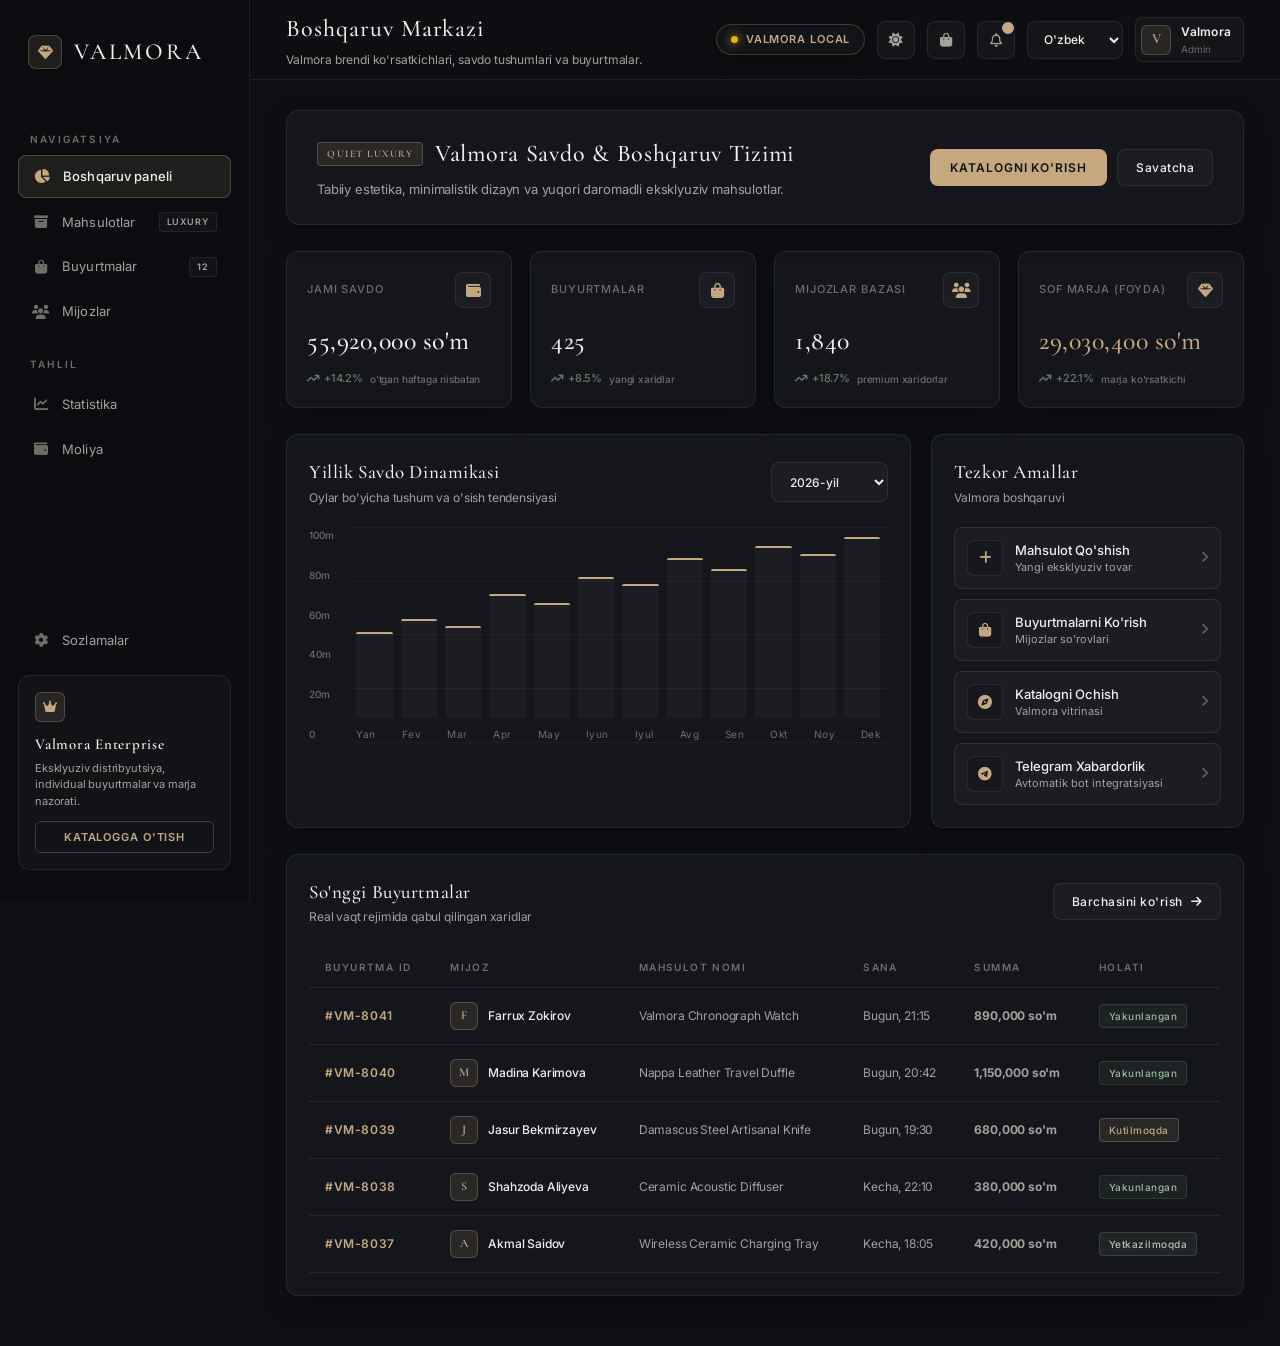
==== index.html @ 7f89d032 "first commit" ====
<!DOCTYPE html>
<html lang="uz" data-theme="dark">

<head>
    <meta charset="UTF-8">
    <meta name="viewport" content="width=device-width, initial-scale=1.0">
    <title>Valmora | Boshqaruv Markazi</title>

    <!-- Google Fonts: Cormorant Garamond & Inter -->
    <link rel="preconnect" href="https://fonts.googleapis.com">
    <link rel="preconnect" href="https://fonts.gstatic.com" crossorigin>
    <link href="https://fonts.googleapis.com/css2?family=Cormorant+Garamond:ital,wght@0,400;0,500;0,600;0,700;1,400&family=Inter:wght@300;400;500;600;700&display=swap" rel="stylesheet">

    <!-- Font Awesome Icons -->
    <link rel="stylesheet" href="https://cdnjs.cloudflare.com/ajax/libs/font-awesome/6.6.0/css/all.min.css">

    <!-- Valmora Stylesheet -->
    <link rel="stylesheet" href="style.css">
</head>

<body>

    <div class="app">

        <!-- ================= SIDEBAR ================= -->
        <aside class="sidebar">

            <div class="logo" onclick="window.location.href='index.html'">
                <div class="logo-icon">
                    <i class="fa-solid fa-gem"></i>
                </div>
                <span>VALMORA</span>
            </div>

            <div class="menu-title">NAVIGATSIYA</div>

            <nav class="navigation">
                <a href="index.html" class="nav-item active">
                    <i class="fa-solid fa-chart-pie"></i>
                    <span>Boshqaruv paneli</span>
                </a>

                <a href="products.html" class="nav-item">
                    <i class="fa-solid fa-box-archive"></i>
                    <span>Mahsulotlar</span>
                    <span class="badge">LUXURY</span>
                </a>

                <a href="orders.html" class="nav-item">
                    <i class="fa-solid fa-bag-shopping"></i>
                    <span>Buyurtmalar</span>
                    <span class="badge">12</span>
                </a>

                <a href="customers.html" class="nav-item">
                    <i class="fa-solid fa-users"></i>
                    <span>Mijozlar</span>
                </a>

                <div class="menu-title second-title">TAHLIL</div>
                <a href="analytics.html" class="nav-item">
                    <i class="fa-solid fa-chart-line"></i>
                    <span>Statistika</span>
                </a>

                <a href="finance.html" class="nav-item">
                    <i class="fa-solid fa-wallet"></i>
                    <span>Moliya</span>
                </a>
            </nav>

            <div class="sidebar-bottom">
                <a href="settings.html" class="nav-item">
                    <i class="fa-solid fa-gear"></i>
                    <span>Sozlamalar</span>
                </a>

                <div class="upgrade-card">
                    <div class="upgrade-icon">
                        <i class="fa-solid fa-crown"></i>
                    </div>
                    <h3>Valmora Enterprise</h3>
                    <p>Eksklyuziv distribyutsiya, individual buyurtmalar va marja nazorati.</p>
                    <button onclick="window.location.href='products.html'">
                        Katalogga O'tish
                    </button>
                </div>
            </div>

        </aside>

        <!-- ================= MAIN ================= -->
        <main class="main">

            <!-- HEADER -->
            <header class="header">
                <div style="display: flex; align-items: center; gap: 14px;">
                    <button class="mobile-menu-btn" id="mobileMenuBtn">
                        <i class="fa-solid fa-bars"></i>
                    </button>
                    <div>
                        <h1>Boshqaruv Markazi</h1>
                        <p>Valmora brendi ko'rsatkichlari, savdo tushumlari va buyurtmalar.</p>
                    </div>
                </div>

                <div class="header-right">
                    <button class="icon-button" id="themeToggle" title="Rejimni o'zgartirish">
                        <i class="fa-solid fa-sun"></i>
                    </button>

                    <button class="icon-button cart-toggle-btn" title="Savatcha">
                        <i class="fa-solid fa-bag-shopping"></i>
                        <span class="cart-counter">0</span>
                    </button>

                    <button class="icon-button" onclick="showToast('Yangi buyurtmalar kutilmoqda', 'success')">
                        <i class="fa-regular fa-bell"></i>
                        <span class="notification"></span>
                    </button>

                    <select class="language-select">
                        <option value="uz">O'zbek</option>
                        <option value="ru">Русский</option>
                        <option value="en">English</option>
                    </select>

                    <div class="profile">
                        <div class="avatar">V</div>
                        <div class="profile-info">
                            <strong>Valmora</strong>
                            <span>Admin</span>
                        </div>
                    </div>
                </div>
            </header>

            <!-- CONTENT -->
            <section class="content">

                <!-- HERO BANNER -->
                <div class="hero-banner">
                    <div class="hero-left">
                        <h2>
                            <span class="hero-badge">Quiet Luxury</span>
                            Valmora Savdo & Boshqaruv Tizimi
                        </h2>  </h2>
                        <p>Tabiiy estetika, minimalistik dizayn va yuqori daromadli eksklyuziv mahsulotlar.</p>
                    </div>
                    <div class="hero-actions">
                        <button class="btn-gradient" onclick="window.location.href='products.html'">
                            Katalogni Ko'rish
                        </button>
                        <button class="btn-glass cart-toggle-btn">
                            Savatcha
                        </button>
                    </div>
                </div>

                <!-- STATS -->
                <div class="stats">

                    <div class="stat-card">
                        <div class="stat-top">
                            <span>Jami Savdo</span>
                            <div class="stat-icon"><i class="fa-solid fa-wallet"></i></div>
                        </div>
                        <h2 id="dashTotalRevenue">52,400,000 so'm</h2>
                        <div class="growth positive">
                            <i class="fa-solid fa-arrow-trend-up"></i>
                            +14.2%
                            <span>o'tgan haftaga nisbatan</span>
                        </div>
                    </div>

                    <div class="stat-card">
                        <div class="stat-top">
                            <span>Buyurtmalar</span>
                            <div class="stat-icon"><i class="fa-solid fa-bag-shopping"></i></div>
                        </div>
                        <h2 id="dashTotalOrders">425</h2>
                        <div class="growth positive">
                            <i class="fa-solid fa-arrow-trend-up"></i>
                            +8.5%
                            <span>yangi xaridlar</span>
                        </div>
                    </div>

                    <div class="stat-card">
                        <div class="stat-top">
                            <span>Mijozlar Bazasi</span>
                            <div class="stat-icon"><i class="fa-solid fa-users"></i></div>
                        </div>
                        <h2>1,840</h2>
                        <div class="growth positive">
                            <i class="fa-solid fa-arrow-trend-up"></i>
                            +18.7%
                            <span>premium xaridorlar</span>
                        </div>
                    </div>

                    <div class="stat-card">
                        <div class="stat-top">
                            <span>Sof Marja (Foyda)</span>
                            <div class="stat-icon"><i class="fa-solid fa-gem"></i></div>
                        </div>
                        <h2 id="dashTotalProfit" style="color: var(--gold);">27,200,000 so'm</h2>
                        <div class="growth positive">
                            <i class="fa-solid fa-arrow-trend-up"></i>
                            +22.1%
                            <span>marja ko'rsatkichi</span>
                        </div>
                    </div>

                </div>

                <!-- GRID -->
                <div class="dashboard-grid">

                    <!-- SAVDO GRAFIGI -->
                    <div class="panel chart-panel">
                        <div class="panel-header">
                            <div>
                                <h3>Yillik Savdo Dinamikasi</h3>
                                <p>Oylar bo'yicha tushum va o'sish tendensiyasi</p>
                            </div>

                            <select id="period" class="filter-select">
                                <option>2026-yil</option>
                                <option>O'tgan davr</option>
                            </select>
                        </div>

                        <div class="chart">
                            <div class="y-labels">
                                <span>100m</span>
                                <span>80m</span>
                                <span>60m</span>
                                <span>40m</span>
                                <span>20m</span>
                                <span>0</span>
                            </div>

                            <div class="chart-area">
                                <div class="grid-line line-1"></div>
                                <div class="grid-line line-2"></div>
                                <div class="grid-line line-3"></div>
                                <div class="grid-line line-4"></div>
                                <div class="grid-line line-5"></div>

                                <div class="bars">
                                    <div class="bar" style="height:45%" data-value="45 mln"></div>
                                    <div class="bar" style="height:52%" data-value="52 mln"></div>
                                    <div class="bar" style="height:48%" data-value="48 mln"></div>
                                    <div class="bar" style="height:65%" data-value="65 mln"></div>
                                    <div class="bar" style="height:60%" data-value="60 mln"></div>
                                    <div class="bar" style="height:74%" data-value="74 mln"></div>
                                    <div class="bar" style="height:70%" data-value="70 mln"></div>
                                    <div class="bar" style="height:84%" data-value="84 mln"></div>
                                    <div class="bar" style="height:78%" data-value="78 mln"></div>
                                    <div class="bar" style="height:90%" data-value="90 mln"></div>
                                    <div class="bar" style="height:86%" data-value="86 mln"></div>
                                    <div class="bar" style="height:95%" data-value="95 mln"></div>
                                </div>

                                <div class="months">
                                    <span>Yan</span>
                                    <span>Fev</span>
                                    <span>Mar</span>
                                    <span>Apr</span>
                                    <span>May</span>
                                    <span>Iyun</span>
                                    <span>Iyul</span>
                                    <span>Avg</span>
                                    <span>Sen</span>
                                    <span>Okt</span>
                                    <span>Noy</span>
                                    <span>Dek</span>
                                </div>
                            </div>
                        </div>
                    </div>

                    <!-- TEZKOR AMALLAR -->
                    <div class="panel quick-panel">
                        <div class="panel-header">
                            <div>
                                <h3>Tezkor Amallar</h3>
                                <p>Valmora boshqaruvi</p>
                            </div>
                        </div>

                        <div class="quick-action-list">
                            <button class="quick-action" onclick="window.location.href='products.html'">
                                <div class="action-icon">
                                    <i class="fa-solid fa-plus"></i>
                                </div>
                                <div>
                                    <strong>Mahsulot Qo'shish</strong>
                                    <span>Yangi eksklyuziv tovar</span>
                                </div>
                                <i class="fa-solid fa-chevron-right arrow"></i>
                            </button>

                            <button class="quick-action" onclick="window.location.href='orders.html'">
                                <div class="action-icon">
                                    <i class="fa-solid fa-bag-shopping"></i>
                                </div>
                                <div>
                                    <strong>Buyurtmalarni Ko'rish</strong>
                                    <span>Mijozlar so'rovlari</span>
                                </div>
                                <i class="fa-solid fa-chevron-right arrow"></i>
                            </button>

                            <button class="quick-action" onclick="window.location.href='products.html'">
                                <div class="action-icon">
                                    <i class="fa-solid fa-compass"></i>
                                </div>
                                <div>
                                    <strong>Katalogni Ochish</strong>
                                    <span>Valmora vitrinasi</span>
                                </div>
                                <i class="fa-solid fa-chevron-right arrow"></i>
                            </button>

                            <button class="quick-action" onclick="showToast('Telegram bildirishnoma faol', 'success')">
                                <div class="action-icon">
                                    <i class="fa-brands fa-telegram"></i>
                                </div>
                                <div>
                                    <strong>Telegram Xabardorlik</strong>
                                    <span>Avtomatik bot integratsiyasi</span>
                                </div>
                                <i class="fa-solid fa-chevron-right arrow"></i>
                            </button>
                        </div>
                    </div>

                </div>

                <!-- SO'NGGI BUYURTMALAR -->
                <div class="panel orders-panel">
                    <div class="panel-header">
                        <div>
                            <h3>So'nggi Buyurtmalar</h3>
                            <p>Real vaqt rejimida qabul qilingan xaridlar</p>
                        </div>

                        <button class="btn-glass" onclick="window.location.href='orders.html'">
                            <span>Barchasini ko'rish</span>
                            <i class="fa-solid fa-arrow-right"></i>
                        </button>
                    </div>

                    <div class="table-wrapper">
                        <table>
                            <thead>
                                <tr>
                                    <th>BUYURTMA ID</th>
                                    <th>MIJOZ</th>
                                    <th>MAHSULOT NOMI</th>
                                    <th>SANA</th>
                                    <th>SUMMA</th>
                                    <th>HOLATI</th>
                                </tr>
                            </thead>
                            <tbody id="recentOrdersTbody">
                                <!-- Populated dynamically by script.js -->
                            </tbody>
                        </table>
                    </div>
                </div>

            </section>

        </main>

    </div>

    <!-- SLIDING CART DRAWER -->
    <div class="cart-overlay" id="cartOverlay">
        <div class="cart-drawer">
            <div class="cart-header">
                <h3><i class="fa-solid fa-bag-shopping" style="color: var(--gold); font-size: 15px;"></i> Savatcha</h3>
                <button class="btn-close-modal" id="closeCartBtn">
                    <i class="fa-solid fa-xmark"></i>
                </button>
            </div>

            <div class="cart-items-list" id="cartItemsList"></div>

            <div class="cart-footer">
                <div class="cart-promo">
                    <input type="text" placeholder="Promokod">
                    <button type="button" onclick="showToast('Chegirma qo\'llandi', 'success')">Qo'llash</button>
                </div>

                <div class="cart-total-row">
                    <span>Jami:</span>
                    <strong id="cartTotalPrice">0 so'm</strong>
                </div>

                <button class="btn-checkout" id="cartCheckoutBtn">
                    Rasmiylashtirish
                </button>
            </div>
        </div>
    </div>

    <canvas id="confettiCanvas"></canvas>
    <script src="script.js"></script>

</body>
</html>
---- style.css ----
/* ==========================================================================
   VALMORA — LUXURY MINIMALIST DESIGN SYSTEM
   Timeless Elegance | Natural Tones | Refined Typography | Quiet Luxury
   ========================================================================== */

@import url('https://fonts.googleapis.com/css2?family=Cormorant+Garamond:ital,wght@0,400;0,500;0,600;0,700;1,400&family=Inter:wght@300;400;500;600;700&display=swap');

:root {
    /* Natural Luxury Palette - Warm Stone, Champagne Brass & Caviar */
    --gold: #c5a880;
    --gold-light: #dfcaa7;
    --gold-dark: #9e825c;
    --gold-subtle: rgba(197, 168, 128, 0.12);
    --gold-border: rgba(197, 168, 128, 0.28);

    --sand: #e6dfd5;
    --olive: #737d73;
    --terracotta: #a36f5c;
    --success: #608066;

    /* Theme: Dark Luxury (Caviar & Slate) */
    --bg-main: #0e0f12;
    --bg-secondary: #14161b;
    --bg-card: rgba(22, 24, 30, 0.85);
    --bg-card-hover: rgba(28, 31, 38, 0.95);
    --bg-subtle: rgba(255, 255, 255, 0.03);
    --bg-glass: rgba(20, 22, 27, 0.7);

    --border-color: rgba(255, 255, 255, 0.08);
    --border-subtle: rgba(255, 255, 255, 0.04);
    --border-active: var(--gold);

    /* Natural Neutral Text */
    --text-main: #f2efe9;
    --text-muted: #a3a19b;
    --text-dim: #6e6d68;

    /* Sidebar & Header */
    --sidebar-bg: #0b0c0f;
    --header-bg: rgba(14, 15, 18, 0.88);

    /* Shadows: Subtle & Elegant */
    --card-shadow: 0 10px 30px -10px rgba(0, 0, 0, 0.5);
    --hover-shadow: 0 20px 40px -15px rgba(0, 0, 0, 0.65);

    /* Fonts */
    --font-serif: 'Cormorant Garamond', Georgia, serif;
    --font-sans: 'Inter', -apple-system, BlinkMacSystemFont, sans-serif;

    /* Smooth Transitions */
    --ease-luxury: all 0.4s cubic-bezier(0.25, 1, 0.5, 1);
}

/* Light Luxury Theme (Alabaster & Cashmere) */
[data-theme="light"] {
    --bg-main: #f9f8f5;
    --bg-secondary: #ffffff;
    --bg-card: rgba(255, 255, 255, 0.92);
    --bg-card-hover: #ffffff;
    --bg-subtle: rgba(0, 0, 0, 0.02);
    --bg-glass: rgba(255, 255, 255, 0.85);

    --border-color: rgba(0, 0, 0, 0.07);
    --border-subtle: rgba(0, 0, 0, 0.03);
    --border-active: var(--gold-dark);

    --text-main: #1c1a17;
    --text-muted: #6e6b64;
    --text-dim: #99958d;

    --sidebar-bg: #f4f2ed;
    --header-bg: rgba(249, 248, 245, 0.9);

    --card-shadow: 0 8px 25px -5px rgba(0, 0, 0, 0.04);
    --hover-shadow: 0 16px 35px -8px rgba(0, 0, 0, 0.08);
}

/* ==========================================================================
   BASE & RESET
   ========================================================================== */

* {
    margin: 0;
    padding: 0;
    box-sizing: border-box;
}

html {
    scroll-behavior: smooth;
}

body {
    font-family: var(--font-sans);
    background-color: var(--bg-main);
    color: var(--text-main);
    min-height: 100vh;
    line-height: 1.6;
    letter-spacing: -0.01em;
    overflow-x: hidden;
    transition: background-color 0.4s ease, color 0.4s ease;
    -webkit-font-smoothing: antialiased;
}

button, input, select, textarea {
    font-family: inherit;
    color: inherit;
}

button {
    cursor: pointer;
    border: none;
    outline: none;
    transition: var(--ease-luxury);
}

a {
    text-decoration: none;
    color: inherit;
}

/* Custom Minimalist Scrollbar */
::-webkit-scrollbar {
    width: 5px;
    height: 5px;
}
::-webkit-scrollbar-track {
    background: var(--bg-main);
}
::-webkit-scrollbar-thumb {
    background: var(--text-dim);
    border-radius: 4px;
}
::-webkit-scrollbar-thumb:hover {
    background: var(--gold);
}

/* ==========================================================================
   LAYOUT STRUCTURE
   ========================================================================== */

.app, .dashboard {
    display: flex;
    min-height: 100vh;
    position: relative;
}

/* ==========================================================================
   SIDEBAR (Understated & Architectural)
   ========================================================================== */

.sidebar {
    width: 250px;
    min-height: 100vh;
    background: var(--sidebar-bg);
    border-right: 1px solid var(--border-color);
    padding: 30px 18px;
    display: flex;
    flex-direction: column;
    position: fixed;
    top: 0;
    left: 0;
    bottom: 0;
    z-index: 100;
    transition: var(--ease-luxury);
}

.logo {
    display: flex;
    align-items: center;
    gap: 12px;
    padding: 4px 10px;
    margin-bottom: 36px;
    cursor: pointer;
}

.logo-icon {
    width: 34px;
    height: 34px;
    border-radius: 8px;
    background: var(--gold-subtle);
    border: 1px solid var(--gold-border);
    display: flex;
    align-items: center;
    justify-content: center;
    color: var(--gold);
    font-size: 15px;
    transition: var(--ease-luxury);
}

.logo:hover .logo-icon {
    background: var(--gold);
    color: #121214;
}

.logo span {
    font-family: var(--font-serif);
    font-size: 23px;
    font-weight: 500;
    letter-spacing: 0.12em;
    text-transform: uppercase;
    color: var(--text-main);
}

.logo-pro {
    font-family: var(--font-sans);
    font-size: 10px;
    font-weight: 600;
    letter-spacing: 0.2em;
    color: var(--gold);
    margin-left: 6px;
    border: 1px solid var(--gold-border);
    padding: 1px 6px;
    border-radius: 4px;
    vertical-align: middle;
}

.menu-title, .sidebar-title {
    font-size: 10px;
    color: var(--text-dim);
    font-weight: 600;
    letter-spacing: 0.22em;
    text-transform: uppercase;
    padding: 0 12px;
    margin: 20px 0 8px;
}

.navigation, .sidebar-menu {
    display: flex;
    flex-direction: column;
    gap: 4px;
}

.nav-item, .sidebar-menu a {
    display: flex;
    align-items: center;
    gap: 12px;
    padding: 10px 14px;
    border-radius: 8px;
    color: var(--text-muted);
    font-size: 13px;
    font-weight: 400;
    transition: var(--ease-luxury);
    letter-spacing: 0.01em;
}

.nav-item i, .sidebar-menu a i {
    width: 18px;
    font-size: 14px;
    text-align: center;
    color: var(--text-dim);
    transition: var(--ease-luxury);
}

.nav-item:hover, .sidebar-menu a:hover {
    color: var(--text-main);
    background: var(--bg-subtle);
}

.nav-item:hover i, .sidebar-menu a:hover i {
    color: var(--gold);
}

.nav-item.active, .sidebar-menu a.active {
    color: var(--text-main);
    background: var(--gold-subtle);
    border: 1px solid var(--gold-border);
    font-weight: 500;
}

.nav-item.active i, .sidebar-menu a.active i {
    color: var(--gold);
}

.badge {
    margin-left: auto;
    font-size: 9px;
    font-weight: 600;
    letter-spacing: 0.1em;
    padding: 2px 7px;
    border-radius: 4px;
    background: var(--bg-subtle);
    border: 1px solid var(--border-color);
    color: var(--text-muted);
}

.sidebar-bottom {
    margin-top: auto;
    display: flex;
    flex-direction: column;
    gap: 14px;
}

/* Subtle Valmora Card in Sidebar */
.upgrade-card, .pro-card {
    background: var(--bg-subtle);
    border: 1px solid var(--border-color);
    border-radius: 12px;
    padding: 16px;
    position: relative;
    transition: var(--ease-luxury);
}

.upgrade-card:hover, .pro-card:hover {
    border-color: var(--gold-border);
}

.upgrade-icon, .pro-icon {
    width: 30px;
    height: 30px;
    border-radius: 6px;
    background: var(--gold-subtle);
    border: 1px solid var(--gold-border);
    display: flex;
    align-items: center;
    justify-content: center;
    color: var(--gold);
    font-size: 13px;
    margin-bottom: 10px;
}

.upgrade-card h3, .pro-card h4 {
    font-family: var(--font-serif);
    font-size: 15px;
    font-weight: 600;
    letter-spacing: 0.05em;
    color: var(--text-main);
    margin-bottom: 4px;
}

.upgrade-card p, .pro-card p {
    font-size: 11px;
    color: var(--text-muted);
    line-height: 1.5;
    margin-bottom: 12px;
}

.upgrade-card button, .pro-card button {
    width: 100%;
    padding: 8px 12px;
    background: transparent;
    border: 1px solid var(--gold-border);
    color: var(--gold);
    border-radius: 6px;
    font-size: 11px;
    font-weight: 600;
    letter-spacing: 0.08em;
    text-transform: uppercase;
    display: flex;
    align-items: center;
    justify-content: center;
    gap: 6px;
    transition: var(--ease-luxury);
}

.upgrade-card button:hover, .pro-card button:hover {
    background: var(--gold);
    color: #121214;
}

/* ==========================================================================
   MAIN CONTENT AREA
   ========================================================================== */

.main, .main-content {
    margin-left: 250px;
    width: calc(100% - 250px);
    min-height: 100vh;
    display: flex;
    flex-direction: column;
    transition: var(--ease-luxury);
}

/* ==========================================================================
   TOP HEADER (Clean & Minimalist)
   ========================================================================== */

.header, .top-header {
    height: 80px;
    background: var(--header-bg);
    border-bottom: 1px solid var(--border-color);
    padding: 0 36px;
    display: flex;
    align-items: center;
    justify-content: space-between;
    position: sticky;
    top: 0;
    z-index: 90;
    backdrop-filter: blur(12px);
}

.header h1, .top-header h1 {
    font-family: var(--font-serif);
    font-size: 24px;
    font-weight: 500;
    letter-spacing: 0.04em;
    color: var(--text-main);
}

.header p, .top-header p {
    font-size: 12px;
    color: var(--text-muted);
    margin-top: 1px;
}

.header-right, .header-actions {
    display: flex;
    align-items: center;
    gap: 12px;
}

.icon-button {
    width: 38px;
    height: 38px;
    border-radius: 8px;
    background: var(--bg-subtle);
    border: 1px solid var(--border-color);
    color: var(--text-muted);
    display: flex;
    align-items: center;
    justify-content: center;
    font-size: 14px;
    position: relative;
    transition: var(--ease-luxury);
}

.icon-button:hover {
    color: var(--gold);
    border-color: var(--gold-border);
    background: var(--gold-subtle);
}

.icon-button .notification, .cart-counter {
    position: absolute;
    top: -2px;
    right: -2px;
    background: var(--gold);
    color: #121214;
    font-size: 9px;
    font-weight: 700;
    min-width: 16px;
    height: 16px;
    border-radius: 50%;
    display: flex;
    align-items: center;
    justify-content: center;
    border: 2px solid var(--bg-secondary);
}

.language-select {
    height: 38px;
    padding: 0 12px;
    background: var(--bg-subtle);
    border: 1px solid var(--border-color);
    border-radius: 8px;
    color: var(--text-main);
    font-size: 12px;
    font-weight: 500;
    cursor: pointer;
    outline: none;
    transition: var(--ease-luxury);
}

.language-select:hover, .language-select:focus {
    border-color: var(--gold-border);
}

.profile {
    display: flex;
    align-items: center;
    gap: 10px;
    padding: 4px 12px 4px 5px;
    border-radius: 8px;
    background: var(--bg-subtle);
    border: 1px solid var(--border-color);
    cursor: pointer;
    transition: var(--ease-luxury);
}

.profile:hover {
    border-color: var(--gold-border);
}

.avatar, .profile-avatar {
    width: 30px;
    height: 30px;
    border-radius: 6px;
    background: var(--gold-subtle);
    border: 1px solid var(--gold-border);
    color: var(--gold);
    display: flex;
    align-items: center;
    justify-content: center;
    font-family: var(--font-serif);
    font-weight: 600;
    font-size: 14px;
}

.profile-info {
    display: flex;
    flex-direction: column;
}

.profile-info strong {
    font-size: 12px;
    font-weight: 600;
    color: var(--text-main);
    letter-spacing: 0.02em;
}

.profile-info span {
    font-size: 10px;
    color: var(--text-dim);
}

/* ==========================================================================
   PAGE CONTAINER
   ========================================================================== */

.content, .products-page-container {
    padding: 30px 36px 50px;
    flex: 1;
    display: flex;
    flex-direction: column;
    gap: 26px;
}

/* ==========================================================================
   HERO BANNER (Quiet Luxury Aesthetic)
   ========================================================================== */

.hero-banner {
    background: var(--bg-card);
    border: 1px solid var(--border-color);
    border-radius: 14px;
    padding: 24px 30px;
    display: flex;
    align-items: center;
    justify-content: space-between;
    box-shadow: var(--card-shadow);
    position: relative;
}

.hero-left h2 {
    font-family: var(--font-serif);
    font-size: 24px;
    font-weight: 500;
    letter-spacing: 0.03em;
    color: var(--text-main);
    display: flex;
    align-items: center;
    gap: 12px;
}

.hero-left p {
    color: var(--text-muted);
    font-size: 13px;
    margin-top: 6px;
    max-width: 600px;
}

.hero-badge {
    background: var(--gold-subtle);
    border: 1px solid var(--gold-border);
    color: var(--gold);
    font-size: 10px;
    font-weight: 600;
    letter-spacing: 0.15em;
    text-transform: uppercase;
    padding: 3px 9px;
    border-radius: 4px;
}

.hero-actions {
    display: flex;
    gap: 10px;
}

.btn-gradient, .btn-primary-luxury {
    background: var(--gold);
    color: #121214;
    padding: 10px 20px;
    border-radius: 8px;
    font-size: 12px;
    font-weight: 600;
    letter-spacing: 0.08em;
    text-transform: uppercase;
    display: inline-flex;
    align-items: center;
    gap: 8px;
    transition: var(--ease-luxury);
}

.btn-gradient:hover, .btn-primary-luxury:hover {
    background: var(--gold-light);
    transform: translateY(-2px);
    box-shadow: 0 8px 20px rgba(197, 168, 128, 0.2);
}

.btn-glass, .btn-secondary-luxury {
    background: var(--bg-subtle);
    border: 1px solid var(--border-color);
    color: var(--text-main);
    padding: 10px 18px;
    border-radius: 8px;
    font-size: 12px;
    font-weight: 500;
    letter-spacing: 0.04em;
    display: inline-flex;
    align-items: center;
    gap: 8px;
    transition: var(--ease-luxury);
}

.btn-glass:hover, .btn-secondary-luxury:hover {
    border-color: var(--gold-border);
    color: var(--gold);
    background: var(--gold-subtle);
}

/* ==========================================================================
   STATS CARDS (Understated Luxury)
   ========================================================================== */

.stats, .product-stats {
    display: grid;
    grid-template-columns: repeat(4, 1fr);
    gap: 18px;
}

.stat-card, .product-stat-card {
    background: var(--bg-card);
    border: 1px solid var(--border-color);
    border-radius: 12px;
    padding: 20px;
    box-shadow: var(--card-shadow);
    transition: var(--ease-luxury);
}

.stat-card:hover, .product-stat-card:hover {
    border-color: var(--gold-border);
    transform: translateY(-3px);
    box-shadow: var(--hover-shadow);
}

.stat-top {
    display: flex;
    align-items: center;
    justify-content: space-between;
    margin-bottom: 12px;
}

.stat-top span, .product-stat-card span {
    font-size: 11px;
    font-weight: 500;
    letter-spacing: 0.08em;
    text-transform: uppercase;
    color: var(--text-dim);
}

.stat-icon {
    width: 36px;
    height: 36px;
    border-radius: 8px;
    display: flex;
    align-items: center;
    justify-content: center;
    font-size: 15px;
    background: var(--bg-subtle);
    border: 1px solid var(--border-color);
    color: var(--gold);
}

.stat-card h2, .product-stat-card strong {
    font-family: var(--font-serif);
    font-size: 26px;
    font-weight: 500;
    letter-spacing: 0.02em;
    color: var(--text-main);
    display: block;
}

.growth {
    display: flex;
    align-items: center;
    gap: 5px;
    font-size: 11px;
    font-weight: 500;
    margin-top: 8px;
}

.growth.positive { color: var(--success); }
.growth.negative { color: var(--terracotta); }
.growth span { color: var(--text-dim); font-size: 10px; margin-left: 2px; }

/* ==========================================================================
   PRODUCTS CATALOG TOOLBAR
   ========================================================================== */

.products-toolbar {
    background: var(--bg-card);
    border: 1px solid var(--border-color);
    border-radius: 12px;
    padding: 14px 18px;
    display: flex;
    flex-wrap: wrap;
    align-items: center;
    justify-content: space-between;
    gap: 14px;
    box-shadow: var(--card-shadow);
}

.toolbar-left {
    display: flex;
    flex-wrap: wrap;
    align-items: center;
    gap: 12px;
    flex: 1;
}

.search-box {
    min-width: 260px;
    flex: 1;
    height: 40px;
    background: var(--bg-subtle);
    border: 1px solid var(--border-color);
    border-radius: 8px;
    padding: 0 14px;
    display: flex;
    align-items: center;
    gap: 10px;
    transition: var(--ease-luxury);
}

.search-box:focus-within {
    border-color: var(--gold);
    background: var(--bg-secondary);
}

.search-box i {
    color: var(--text-dim);
    font-size: 13px;
}

.search-box input {
    width: 100%;
    border: none;
    outline: none;
    background: transparent;
    color: var(--text-main);
    font-size: 13px;
    font-weight: 400;
}

.search-box input::placeholder {
    color: var(--text-dim);
}

.filter-select {
    height: 40px;
    padding: 0 14px;
    background: var(--bg-subtle);
    border: 1px solid var(--border-color);
    border-radius: 8px;
    color: var(--text-main);
    font-size: 12px;
    font-weight: 500;
    outline: none;
    cursor: pointer;
    transition: var(--ease-luxury);
}

.filter-select:hover, .filter-select:focus {
    border-color: var(--gold-border);
}

.category-pills {
    display: flex;
    align-items: center;
    gap: 6px;
    overflow-x: auto;
}

.cat-pill {
    padding: 7px 14px;
    border-radius: 6px;
    background: var(--bg-subtle);
    border: 1px solid var(--border-color);
    color: var(--text-muted);
    font-size: 12px;
    font-weight: 500;
    cursor: pointer;
    white-space: nowrap;
    transition: var(--ease-luxury);
    display: flex;
    align-items: center;
    gap: 6px;
    letter-spacing: 0.02em;
}

.cat-pill:hover {
    color: var(--text-main);
    border-color: var(--border-color);
}

.cat-pill.active {
    background: var(--gold-subtle);
    border-color: var(--gold-border);
    color: var(--gold);
}

/* ==========================================================================
   PRODUCTS GRID & MINIMALIST LUXURY CARDS
   ========================================================================== */

.products-grid {
    display: grid;
    grid-template-columns: repeat(auto-fill, minmax(300px, 1fr));
    gap: 22px;
}

.product-card {
    background: var(--bg-card);
    border: 1px solid var(--border-color);
    border-radius: 12px;
    overflow: hidden;
    box-shadow: var(--card-shadow);
    display: flex;
    flex-direction: column;
    position: relative;
    transition: var(--ease-luxury);
}

.product-card:hover {
    transform: translateY(-5px);
    border-color: var(--gold-border);
    box-shadow: var(--hover-shadow);
}

.product-image-wrap {
    height: 240px;
    width: 100%;
    position: relative;
    overflow: hidden;
    background: #18191e;
    display: flex;
    align-items: center;
    justify-content: center;
}

.product-img {
    width: 100%;
    height: 100%;
    object-fit: cover;
    filter: brightness(0.95);
    transition: transform 0.7s cubic-bezier(0.25, 1, 0.5, 1), filter 0.5s ease;
}

.product-card:hover .product-img {
    transform: scale(1.05);
    filter: brightness(1);
}

/* Subtle Badges */
.card-badges {
    position: absolute;
    top: 12px;
    left: 12px;
    display: flex;
    flex-direction: column;
    gap: 6px;
    z-index: 2;
}

.badge-tag {
    font-size: 9px;
    font-weight: 600;
    text-transform: uppercase;
    letter-spacing: 0.14em;
    padding: 3px 8px;
    border-radius: 4px;
    background: rgba(14, 15, 18, 0.85);
    backdrop-filter: blur(8px);
    border: 1px solid var(--border-color);
    color: var(--text-main);
    display: inline-flex;
    align-items: center;
    gap: 5px;
}

.badge-tag.hot {
    border-color: var(--gold-border);
    color: var(--gold);
}

.badge-tag.profit {
    border-color: rgba(96, 128, 102, 0.4);
    color: #9cb8a1;
}

.badge-tag.stock-low {
    border-color: rgba(163, 111, 92, 0.4);
    color: #d19a89;
}

.stock-status {
    position: absolute;
    top: 12px;
    right: 12px;
    padding: 3px 8px;
    border-radius: 4px;
    font-size: 10px;
    font-weight: 500;
    letter-spacing: 0.05em;
    background: rgba(14, 15, 18, 0.85);
    backdrop-filter: blur(8px);
    border: 1px solid var(--border-color);
    z-index: 2;
}

.stock-status.active {
    color: #9cb8a1;
}

.stock-status.inactive {
    color: #d19a89;
}

/* Overlay Action */
.card-overlay-actions {
    position: absolute;
    bottom: 12px;
    left: 12px;
    right: 12px;
    display: flex;
    justify-content: center;
    gap: 8px;
    opacity: 0;
    transform: translateY(10px);
    transition: var(--ease-luxury);
    z-index: 3;
}

.product-card:hover .card-overlay-actions {
    opacity: 1;
    transform: translateY(0);
}

.overlay-btn {
    padding: 7px 14px;
    border-radius: 6px;
    background: rgba(14, 15, 18, 0.92);
    border: 1px solid var(--border-color);
    color: var(--text-main);
    font-size: 11px;
    font-weight: 500;
    letter-spacing: 0.05em;
    display: flex;
    align-items: center;
    gap: 6px;
    backdrop-filter: blur(8px);
}

.overlay-btn:hover {
    border-color: var(--gold-border);
    color: var(--gold);
}

/* Product Content */
.product-content {
    padding: 20px;
    display: flex;
    flex-direction: column;
    flex: 1;
}

.card-category-row {
    display: flex;
    align-items: center;
    justify-content: space-between;
    margin-bottom: 6px;
}

.prod-category {
    font-size: 10px;
    font-weight: 600;
    text-transform: uppercase;
    letter-spacing: 0.15em;
    color: var(--gold);
}

.prod-rating {
    display: flex;
    align-items: center;
    gap: 4px;
    font-size: 11px;
    font-weight: 500;
    color: var(--text-dim);
}

.prod-rating i {
    color: var(--gold);
    font-size: 10px;
}

.product-title {
    font-family: var(--font-serif);
    font-size: 19px;
    font-weight: 500;
    letter-spacing: 0.02em;
    color: var(--text-main);
    margin-bottom: 10px;
    line-height: 1.35;
    transition: var(--ease-luxury);
}

.product-card:hover .product-title {
    color: var(--gold-light);
}

/* Price */
.price-container {
    display: flex;
    align-items: baseline;
    gap: 8px;
    margin-bottom: 14px;
}

.main-price {
    font-family: var(--font-serif);
    font-size: 21px;
    font-weight: 600;
    color: var(--text-main);
    letter-spacing: 0.02em;
}

.original-price {
    font-size: 12px;
    color: var(--text-dim);
    text-decoration: line-through;
}

/* Dropship Margin */
.dropship-metrics {
    display: grid;
    grid-template-columns: 1fr 1fr;
    gap: 8px;
    padding: 10px 12px;
    background: var(--bg-subtle);
    border: 1px solid var(--border-color);
    border-radius: 8px;
    margin-bottom: 16px;
}

.metric-item span {
    display: block;
    font-size: 9px;
    color: var(--text-dim);
    text-transform: uppercase;
    letter-spacing: 0.08em;
    font-weight: 500;
}

.metric-item strong {
    font-size: 12px;
    font-weight: 500;
    color: var(--text-muted);
}

.metric-item.profit-metric strong {
    color: var(--gold);
}

/* Buttons */
.product-card-actions {
    display: flex;
    gap: 8px;
    margin-top: auto;
}

.btn-quick-buy {
    flex: 1;
    padding: 10px 14px;
    background: var(--gold);
    color: #121214;
    border-radius: 8px;
    font-size: 11px;
    font-weight: 600;
    letter-spacing: 0.08em;
    text-transform: uppercase;
    display: flex;
    align-items: center;
    justify-content: center;
    gap: 7px;
    transition: var(--ease-luxury);
}

.btn-quick-buy:hover {
    background: var(--gold-light);
    transform: translateY(-2px);
    box-shadow: 0 6px 16px rgba(197, 168, 128, 0.25);
}

.btn-add-cart {
    width: 38px;
    height: 38px;
    border-radius: 8px;
    background: var(--bg-subtle);
    border: 1px solid var(--border-color);
    color: var(--text-main);
    display: flex;
    align-items: center;
    justify-content: center;
    font-size: 13px;
    transition: var(--ease-luxury);
}

.btn-add-cart:hover {
    border-color: var(--gold-border);
    color: var(--gold);
    background: var(--gold-subtle);
}

.card-sales-footer {
    display: flex;
    align-items: center;
    justify-content: space-between;
    margin-top: 14px;
    padding-top: 10px;
    border-top: 1px solid var(--border-color);
    font-size: 11px;
    color: var(--text-dim);
}

.card-sales-footer span {
    display: flex;
    align-items: center;
    gap: 6px;
}

.btn-delete-card {
    background: transparent;
    color: var(--text-dim);
    padding: 4px;
    border-radius: 4px;
    transition: var(--ease-luxury);
}

.btn-delete-card:hover {
    color: var(--terracotta);
}

/* ==========================================================================
   PANELS & TABLES
   ========================================================================= */

.dashboard-grid {
    display: grid;
    grid-template-columns: 2fr 1fr;
    gap: 20px;
}

.panel {
    background: var(--bg-card);
    border: 1px solid var(--border-color);
    border-radius: 12px;
    padding: 22px;
    box-shadow: var(--card-shadow);
}

.panel-header {
    display: flex;
    align-items: center;
    justify-content: space-between;
    margin-bottom: 20px;
}

.panel-header h3 {
    font-family: var(--font-serif);
    font-size: 19px;
    font-weight: 500;
    letter-spacing: 0.03em;
    color: var(--text-main);
}

.panel-header p {
    font-size: 12px;
    color: var(--text-muted);
}

/* Elegant Chart */
.chart {
    height: 240px;
    display: flex;
    gap: 15px;
    position: relative;
    padding-bottom: 25px;
}

.y-labels {
    display: flex;
    flex-direction: column;
    justify-content: space-between;
    font-size: 10px;
    color: var(--text-dim);
    font-weight: 500;
}

.chart-area {
    flex: 1;
    position: relative;
    display: flex;
    flex-direction: column;
    justify-content: flex-end;
}

.grid-line {
    position: absolute;
    left: 0;
    right: 0;
    height: 1px;
    background: var(--border-subtle);
}
.line-1 { top: 0%; }
.line-2 { top: 25%; }
.line-3 { top: 50%; }
.line-4 { top: 75%; }
.line-5 { top: 100%; }

.bars {
    height: 100%;
    display: flex;
    align-items: flex-end;
    justify-content: space-between;
    gap: 8px;
    padding: 0 8px;
    z-index: 2;
}

.bar {
    flex: 1;
    background: var(--bg-subtle);
    border-top: 2px solid var(--gold);
    border-radius: 2px 2px 0 0;
    transition: var(--ease-luxury);
    cursor: pointer;
    position: relative;
}

.bar:hover {
    background: var(--gold-subtle);
    border-top-color: var(--gold-light);
}

.bar::after {
    content: attr(data-value);
    position: absolute;
    top: -24px;
    left: 50%;
    transform: translateX(-50%);
    background: var(--bg-secondary);
    color: var(--text-main);
    font-size: 9px;
    font-weight: 500;
    padding: 2px 5px;
    border-radius: 4px;
    border: 1px solid var(--border-color);
    opacity: 0;
    pointer-events: none;
    transition: var(--ease-luxury);
}

.bar:hover::after {
    opacity: 1;
}

.months {
    display: flex;
    justify-content: space-between;
    padding: 8px 8px 0;
    font-size: 10px;
    color: var(--text-dim);
    letter-spacing: 0.05em;
}

/* Quick Actions */
.quick-action-list {
    display: flex;
    flex-direction: column;
    gap: 10px;
}

.quick-action {
    display: flex;
    align-items: center;
    gap: 12px;
    padding: 12px;
    border-radius: 8px;
    background: var(--bg-subtle);
    border: 1px solid var(--border-color);
    text-align: left;
    transition: var(--ease-luxury);
    width: 100%;
}

.quick-action:hover {
    border-color: var(--gold-border);
    background: var(--gold-subtle);
    transform: translateX(3px);
}

.action-icon {
    width: 36px;
    height: 36px;
    border-radius: 6px;
    display: flex;
    align-items: center;
    justify-content: center;
    font-size: 14px;
    background: var(--bg-card);
    border: 1px solid var(--border-color);
    color: var(--gold);
    flex-shrink: 0;
}

.quick-action strong {
    display: block;
    font-size: 13px;
    font-weight: 500;
    color: var(--text-main);
}

.quick-action span {
    font-size: 11px;
    color: var(--text-muted);
}

.quick-action .arrow {
    margin-left: auto;
    color: var(--text-dim);
    font-size: 11px;
    transition: var(--ease-luxury);
}

.quick-action:hover .arrow {
    color: var(--gold);
    transform: translateX(2px);
}

/* Minimal Table */
.table-wrapper {
    overflow-x: auto;
}

table {
    width: 100%;
    border-collapse: collapse;
    min-width: 680px;
}

thead th {
    font-size: 10px;
    text-transform: uppercase;
    letter-spacing: 0.14em;
    color: var(--text-dim);
    padding: 12px 16px;
    text-align: left;
    font-weight: 600;
    border-bottom: 1px solid var(--border-color);
}

tbody td {
    padding: 14px 16px;
    font-size: 12px;
    color: var(--text-muted);
    border-bottom: 1px solid var(--border-color);
    vertical-align: middle;
}

tbody tr:hover {
    background: var(--bg-subtle);
}

.order-id {
    font-size: 12px;
    font-weight: 600;
    color: var(--gold);
    letter-spacing: 0.05em;
}

.customer {
    display: flex;
    align-items: center;
    gap: 10px;
}

.customer-avatar {
    width: 28px;
    height: 28px;
    border-radius: 6px;
    background: var(--gold-subtle);
    border: 1px solid var(--gold-border);
    color: var(--gold);
    font-family: var(--font-serif);
    font-weight: 600;
    font-size: 12px;
    display: flex;
    align-items: center;
    justify-content: center;
}

.customer span {
    font-weight: 500;
    color: var(--text-main);
}

.status-badge {
    padding: 3px 9px;
    border-radius: 4px;
    font-size: 10px;
    font-weight: 500;
    letter-spacing: 0.05em;
    display: inline-flex;
    align-items: center;
    gap: 5px;
    border: 1px solid transparent;
}

.status-badge.completed {
    background: rgba(96, 128, 102, 0.12);
    color: #9cb8a1;
    border-color: rgba(96, 128, 102, 0.25);
}

.status-badge.pending {
    background: var(--gold-subtle);
    color: var(--gold);
    border-color: var(--gold-border);
}

.status-badge.shipping {
    background: rgba(115, 125, 115, 0.15);
    color: #b5c2b5;
    border-color: rgba(115, 125, 115, 0.3);
}

.status-badge.cancelled {
    background: rgba(163, 111, 92, 0.12);
    color: #d19a89;
    border-color: rgba(163, 111, 92, 0.25);
}

/* ==========================================================================
   MODALS (Minimalist Valmora Flow)
   ========================================================================== */

.modal-backdrop {
    position: fixed;
    inset: 0;
    background: rgba(10, 11, 14, 0.8);
    backdrop-filter: blur(8px);
    display: none;
    align-items: center;
    justify-content: center;
    z-index: 1000;
    padding: 20px;
    opacity: 0;
    transition: opacity 0.3s ease;
}

.modal-backdrop.show {
    display: flex;
    opacity: 1;
}

.modal-box {
    background: var(--bg-secondary);
    border: 1px solid var(--border-color);
    border-radius: 14px;
    width: 100%;
    max-width: 520px;
    box-shadow: var(--hover-shadow);
    overflow: hidden;
    transform: scale(0.96);
    transition: transform 0.3s cubic-bezier(0.25, 1, 0.5, 1);
}

.modal-backdrop.show .modal-box {
    transform: scale(1);
}

.modal-head {
    padding: 20px 24px;
    border-bottom: 1px solid var(--border-color);
    display: flex;
    align-items: center;
    justify-content: space-between;
}

.modal-head h3 {
    font-family: var(--font-serif);
    font-size: 20px;
    font-weight: 500;
    letter-spacing: 0.04em;
    color: var(--text-main);
    display: flex;
    align-items: center;
    gap: 8px;
}

.modal-head p {
    font-size: 12px;
    color: var(--text-muted);
    margin-top: 2px;
}

.btn-close-modal {
    width: 32px;
    height: 32px;
    border-radius: 6px;
    background: var(--bg-subtle);
    color: var(--text-dim);
    display: flex;
    align-items: center;
    justify-content: center;
    font-size: 14px;
    transition: var(--ease-luxury);
}

.btn-close-modal:hover {
    color: var(--text-main);
    background: var(--bg-card);
}

.modal-body {
    padding: 22px 24px;
    max-height: 75vh;
    overflow-y: auto;
}

.form-group {
    margin-bottom: 16px;
}

.form-group label {
    display: block;
    font-size: 11px;
    font-weight: 500;
    letter-spacing: 0.05em;
    text-transform: uppercase;
    color: var(--text-muted);
    margin-bottom: 6px;
}

.form-group input, .form-group select, .form-group textarea {
    width: 100%;
    padding: 10px 14px;
    background: var(--bg-subtle);
    border: 1px solid var(--border-color);
    border-radius: 8px;
    color: var(--text-main);
    font-size: 13px;
    outline: none;
    transition: var(--ease-luxury);
}

.form-group input:focus, .form-group select:focus, .form-group textarea:focus {
    border-color: var(--gold);
    background: var(--bg-card);
}

.form-grid-2 {
    display: grid;
    grid-template-columns: 1fr 1fr;
    gap: 14px;
}

.preview-profit-box {
    background: var(--gold-subtle);
    border: 1px solid var(--gold-border);
    border-radius: 8px;
    padding: 12px 16px;
    display: flex;
    align-items: center;
    justify-content: space-between;
    margin-bottom: 18px;
}

.preview-profit-box span {
    font-size: 12px;
    color: var(--text-muted);
}

.preview-profit-box strong {
    font-family: var(--font-serif);
    font-size: 18px;
    color: var(--gold);
}

.modal-foot {
    padding: 16px 24px;
    background: var(--bg-subtle);
    border-top: 1px solid var(--border-color);
    display: flex;
    justify-content: flex-end;
    gap: 10px;
}

.checkout-product-summary {
    display: flex;
    align-items: center;
    gap: 14px;
    padding: 12px;
    background: var(--bg-subtle);
    border: 1px solid var(--border-color);
    border-radius: 8px;
    margin-bottom: 18px;
}

.checkout-thumb {
    width: 60px;
    height: 60px;
    border-radius: 6px;
    object-fit: cover;
}

.checkout-details h4 {
    font-family: var(--font-serif);
    font-size: 16px;
    font-weight: 500;
    color: var(--text-main);
}

.checkout-details .checkout-price {
    font-family: var(--font-serif);
    font-size: 16px;
    font-weight: 600;
    color: var(--gold);
}

/* ==========================================================================
   CART DRAWER (Minimalist & Refined)
   ========================================================================== */

.cart-overlay {
    position: fixed;
    inset: 0;
    background: rgba(10, 11, 14, 0.7);
    backdrop-filter: blur(5px);
    z-index: 1050;
    display: none;
    opacity: 0;
    transition: opacity 0.3s ease;
}

.cart-overlay.open {
    display: block;
    opacity: 1;
}

.cart-drawer {
    position: fixed;
    top: 0;
    right: 0;
    bottom: 0;
    width: 380px;
    max-width: 90vw;
    background: var(--bg-secondary);
    border-left: 1px solid var(--border-color);
    box-shadow: -10px 0 35px rgba(0, 0, 0, 0.4);
    z-index: 1060;
    display: flex;
    flex-direction: column;
    transform: translateX(100%);
    transition: transform 0.4s cubic-bezier(0.25, 1, 0.5, 1);
}

.cart-overlay.open .cart-drawer {
    transform: translateX(0);
}

.cart-header {
    padding: 20px 22px;
    border-bottom: 1px solid var(--border-color);
    display: flex;
    align-items: center;
    justify-content: space-between;
}

.cart-header h3 {
    font-family: var(--font-serif);
    font-size: 18px;
    font-weight: 500;
    letter-spacing: 0.04em;
    display: flex;
    align-items: center;
    gap: 8px;
}

.cart-items-list {
    flex: 1;
    overflow-y: auto;
    padding: 18px 22px;
    display: flex;
    flex-direction: column;
    gap: 12px;
}

.cart-item {
    display: flex;
    align-items: center;
    gap: 12px;
    padding: 10px;
    background: var(--bg-subtle);
    border: 1px solid var(--border-color);
    border-radius: 8px;
}

.cart-item-img {
    width: 50px;
    height: 50px;
    border-radius: 6px;
    object-fit: cover;
}

.cart-item-info {
    flex: 1;
}

.cart-item-info h5 {
    font-family: var(--font-serif);
    font-size: 14px;
    font-weight: 500;
    color: var(--text-main);
    margin-bottom: 2px;
}

.cart-item-info .item-price {
    font-size: 12px;
    font-weight: 600;
    color: var(--gold);
}

.cart-item-qty {
    display: flex;
    align-items: center;
    gap: 6px;
    background: var(--bg-card);
    padding: 3px 6px;
    border-radius: 6px;
    border: 1px solid var(--border-color);
}

.cart-item-qty button {
    background: transparent;
    color: var(--text-main);
    font-size: 11px;
    width: 18px;
    height: 18px;
    display: flex;
    align-items: center;
    justify-content: center;
}

.cart-item-remove {
    background: transparent;
    color: var(--text-dim);
    padding: 4px;
}

.cart-item-remove:hover {
    color: var(--terracotta);
}

.cart-footer {
    padding: 20px 22px;
    border-top: 1px solid var(--border-color);
    background: var(--bg-subtle);
}

.cart-promo {
    display: flex;
    gap: 8px;
    margin-bottom: 14px;
}

.cart-promo input {
    flex: 1;
    padding: 8px 12px;
    background: var(--bg-secondary);
    border: 1px solid var(--border-color);
    border-radius: 6px;
    font-size: 12px;
}

.cart-promo button {
    padding: 8px 12px;
    border-radius: 6px;
    background: var(--bg-secondary);
    border: 1px solid var(--border-color);
    font-size: 11px;
    font-weight: 600;
    letter-spacing: 0.05em;
    color: var(--text-main);
}

.cart-promo button:hover {
    border-color: var(--gold-border);
    color: var(--gold);
}

.cart-total-row {
    display: flex;
    justify-content: space-between;
    align-items: center;
    margin-bottom: 14px;
}

.cart-total-row span {
    font-size: 12px;
    color: var(--text-muted);
}

.cart-total-row strong {
    font-family: var(--font-serif);
    font-size: 20px;
    font-weight: 600;
    color: var(--text-main);
}

.btn-checkout {
    width: 100%;
    padding: 12px;
    background: var(--gold);
    color: #121214;
    border-radius: 8px;
    font-size: 12px;
    font-weight: 600;
    letter-spacing: 0.08em;
    text-transform: uppercase;
    display: flex;
    align-items: center;
    justify-content: center;
    gap: 8px;
}

.btn-checkout:hover {
    background: var(--gold-light);
}

/* ==========================================================================
   LIVE SOCIAL PROOF POPUP & TOASTS
   ========================================================================== */

.live-sales-toast {
    position: fixed;
    bottom: 24px;
    left: 270px;
    background: var(--bg-secondary);
    border: 1px solid var(--gold-border);
    border-radius: 10px;
    padding: 10px 16px;
    display: flex;
    align-items: center;
    gap: 12px;
    box-shadow: var(--hover-shadow);
    z-index: 990;
    transform: translateY(120%);
    opacity: 0;
    transition: transform 0.4s cubic-bezier(0.25, 1, 0.5, 1), opacity 0.4s ease;
    max-width: 360px;
    pointer-events: none;
}

.live-sales-toast.show {
    transform: translateY(0);
    opacity: 1;
}

.toast-img {
    width: 38px;
    height: 38px;
    border-radius: 6px;
    object-fit: cover;
}

.toast-body strong {
    font-family: var(--font-serif);
    font-size: 13px;
    color: var(--text-main);
    display: block;
}

.toast-body p {
    font-size: 11px;
    color: var(--text-muted);
    margin: 1px 0;
}

.toast-body .toast-time {
    font-size: 9px;
    color: var(--text-dim);
}

#confettiCanvas {
    position: fixed;
    top: 0;
    left: 0;
    width: 100vw;
    height: 100vh;
    pointer-events: none;
    z-index: 99999;
}

.dropship-toast {
    position: fixed;
    top: 24px;
    right: 24px;
    padding: 12px 18px;
    border-radius: 8px;
    background: var(--bg-secondary);
    border: 1px solid var(--border-color);
    box-shadow: var(--hover-shadow);
    color: var(--text-main);
    font-size: 12px;
    font-weight: 500;
    display: flex;
    align-items: center;
    gap: 10px;
    z-index: 10000;
    transform: translateX(120%);
    transition: var(--ease-luxury);
}

.dropship-toast.show {
    transform: translateX(0);
}

.dropship-toast.success {
    border-color: var(--gold-border);
}

.dropship-toast.success i {
    color: var(--gold);
    font-size: 15px;
}

/* ==========================================================================
   RESPONSIVE DESIGN
   ========================================================================== */

.mobile-menu-btn {
    display: none;
    width: 36px;
    height: 36px;
    border-radius: 6px;
    background: var(--bg-subtle);
    border: 1px solid var(--border-color);
    color: var(--text-main);
    font-size: 15px;
}

@media (max-width: 1200px) {
    .stats, .product-stats {
        grid-template-columns: repeat(2, 1fr);
    }
    .dashboard-grid {
        grid-template-columns: 1fr;
    }
}

@media (max-width: 900px) {
    .sidebar {
        transform: translateX(-100%);
    }
    .sidebar.open {
        transform: translateX(0);
        box-shadow: 15px 0 45px rgba(0, 0, 0, 0.6);
    }
    .main, .main-content {
        margin-left: 0;
        width: 100%;
    }
    .mobile-menu-btn {
        display: flex;
        align-items: center;
        justify-content: center;
    }
    .live-sales-toast {
        left: 20px;
        right: 20px;
        max-width: calc(100% - 40px);
    }
    .header, .top-header {
        padding: 0 20px;
    }
    .content, .products-page-container {
        padding: 20px;
    }
}

@media (max-width: 640px) {
    .stats, .product-stats {
        grid-template-columns: 1fr;
    }
    .products-grid {
        grid-template-columns: 1fr;
    }
    .products-toolbar {
        flex-direction: column;
        align-items: stretch;
    }
    .hero-banner {
        flex-direction: column;
        align-items: flex-start;
        gap: 14px;
    }
    .form-grid-2 {
        grid-template-columns: 1fr;
    }
    .cart-drawer {
        width: 100vw;
        max-width: 100vw;
    }
}

/* ==========================================================================
   VALMORA ENTERPRISE COMMERCE OS — ULTRA-LUXURY FLAGSHIP STYLES ($1,000+ TIER)
   ========================================================================== */

/* Valmora Cloud Live Status Badge */
.valmora-cloud-pill {
    display: inline-flex;
    align-items: center;
    gap: 8px;
    padding: 6px 14px;
    background: rgba(20, 24, 30, 0.7);
    border: 1px solid rgba(212, 175, 55, 0.25);
    border-radius: 20px;
    font-size: 11px;
    font-weight: 600;
    letter-spacing: 0.08em;
    text-transform: uppercase;
    color: var(--gold);
    backdrop-filter: blur(10px);
    cursor: pointer;
    transition: all 0.3s cubic-bezier(0.16, 1, 0.3, 1);
    box-shadow: 0 4px 15px rgba(0, 0, 0, 0.3);
}

.valmora-cloud-pill:hover {
    border-color: var(--gold);
    transform: translateY(-1px);
    box-shadow: 0 6px 20px rgba(212, 175, 55, 0.2);
}

.valmora-pulse-dot {
    width: 7px;
    height: 7px;
    background: #10b981;
    border-radius: 50%;
    box-shadow: 0 0 10px #10b981;
    animation: valmoraPulse 2s infinite;
}

.valmora-pulse-dot.offline {
    background: #eab308;
    box-shadow: 0 0 10px #eab308;
}

@keyframes valmoraPulse {
    0% { transform: scale(0.95); box-shadow: 0 0 0 0 rgba(16, 185, 129, 0.7); }
    70% { transform: scale(1.15); box-shadow: 0 0 0 7px rgba(16, 185, 129, 0); }
    100% { transform: scale(0.95); box-shadow: 0 0 0 0 rgba(16, 185, 129, 0); }
}

/* Valmora Certificate & Invoice Luxury Template */
.valmora-cert-container {
    max-width: 680px;
    margin: 0 auto;
    background: linear-gradient(135deg, #12141a 0%, #0d0f13 100%);
    border: 2px solid #d4af37;
    border-radius: 12px;
    padding: 36px 40px;
    box-shadow: 0 25px 70px rgba(0, 0, 0, 0.8), inset 0 0 50px rgba(212, 175, 55, 0.05);
    position: relative;
    color: #f3f4f6;
    font-family: var(--font-sans);
}

.valmora-cert-border-inner {
    border: 1px dashed rgba(212, 175, 55, 0.4);
    padding: 24px;
    border-radius: 8px;
    position: relative;
}

.valmora-cert-watermark {
    position: absolute;
    top: 50%;
    left: 50%;
    transform: translate(-50%, -50%) rotate(-25deg);
    font-family: var(--font-serif);
    font-size: 80px;
    font-weight: 700;
    color: rgba(212, 175, 55, 0.04);
    letter-spacing: 0.2em;
    pointer-events: none;
    white-space: nowrap;
    user-select: none;
}

.valmora-cert-header {
    text-align: center;
    border-bottom: 1px solid rgba(212, 175, 55, 0.3);
    padding-bottom: 20px;
    margin-bottom: 24px;
}

.valmora-cert-title {
    font-family: var(--font-serif);
    font-size: 28px;
    letter-spacing: 0.15em;
    color: #d4af37;
    text-transform: uppercase;
    margin-top: 8px;
}

.valmora-cert-subtitle {
    font-size: 11px;
    letter-spacing: 0.25em;
    text-transform: uppercase;
    color: rgba(255, 255, 255, 0.6);
}

.valmora-cert-body {
    margin-bottom: 28px;
    font-size: 13px;
    line-height: 1.7;
}

.valmora-cert-grid {
    display: grid;
    grid-template-columns: 1fr 1fr;
    gap: 16px;
    margin-bottom: 24px;
    background: rgba(255, 255, 255, 0.02);
    padding: 16px;
    border-radius: 6px;
    border: 1px solid rgba(255, 255, 255, 0.05);
}

.valmora-cert-items-table {
    width: 100%;
    border-collapse: collapse;
    margin: 18px 0;
}

.valmora-cert-items-table th {
    text-align: left;
    padding: 10px;
    font-size: 11px;
    letter-spacing: 0.1em;
    color: #d4af37;
    border-bottom: 1px solid rgba(212, 175, 55, 0.2);
}

.valmora-cert-items-table td {
    padding: 12px 10px;
    border-bottom: 1px solid rgba(255, 255, 255, 0.04);
}

.valmora-cert-footer {
    display: flex;
    justify-content: space-between;
    align-items: flex-end;
    margin-top: 30px;
    padding-top: 20px;
    border-top: 1px solid rgba(212, 175, 55, 0.2);
}

.valmora-cert-seal {
    width: 75px;
    height: 75px;
    border: 2px solid #d4af37;
    border-radius: 50%;
    display: flex;
    flex-direction: column;
    align-items: center;
    justify-content: center;
    color: #d4af37;
    font-size: 9px;
    letter-spacing: 0.1em;
    text-transform: uppercase;
    box-shadow: 0 0 15px rgba(212, 175, 55, 0.3);
}

/* Quantum AI Pricing Optimizer Card */
.ai-optimizer-panel {
    background: linear-gradient(135deg, rgba(26, 29, 36, 0.95), rgba(15, 17, 21, 0.98));
    border: 1px solid rgba(212, 175, 55, 0.35);
    border-radius: 12px;
    padding: 22px;
    margin-top: 20px;
    box-shadow: 0 10px 30px rgba(0, 0, 0, 0.4);
}

.ai-optimizer-header {
    display: flex;
    align-items: center;
    justify-content: space-between;
    margin-bottom: 16px;
}

.ai-optimizer-badge {
    background: linear-gradient(135deg, #d4af37, #aa820a);
    color: #0b0c0e;
    font-size: 10px;
    font-weight: 700;
    padding: 4px 10px;
    border-radius: 12px;
    letter-spacing: 0.08em;
}

.ai-stat-row {
    display: grid;
    grid-template-columns: repeat(4, 1fr);
    gap: 12px;
    margin-top: 14px;
}

.ai-stat-box {
    background: rgba(255, 255, 255, 0.03);
    border: 1px solid rgba(255, 255, 255, 0.06);
    border-radius: 8px;
    padding: 12px;
    text-align: center;
}

.ai-stat-label {
    font-size: 11px;
    color: var(--text-muted);
    margin-bottom: 4px;
}

.ai-stat-value {
    font-family: var(--font-serif);
    font-size: 18px;
    font-weight: 600;
    color: var(--gold);
}

/* Print Styles for Certificate */
@media print {
    body * {
        visibility: hidden;
    }
    #valmoraCertPrintArea, #valmoraCertPrintArea * {
        visibility: visible;
    }
    #valmoraCertPrintArea {
        position: absolute;
        left: 0;
        top: 0;
        width: 100%;
        background: #ffffff !important;
        color: #000000 !important;
    }
    .valmora-cert-container {
        border-color: #333 !important;
        box-shadow: none !important;
        color: #000 !important;
        background: #fff !important;
    }
}
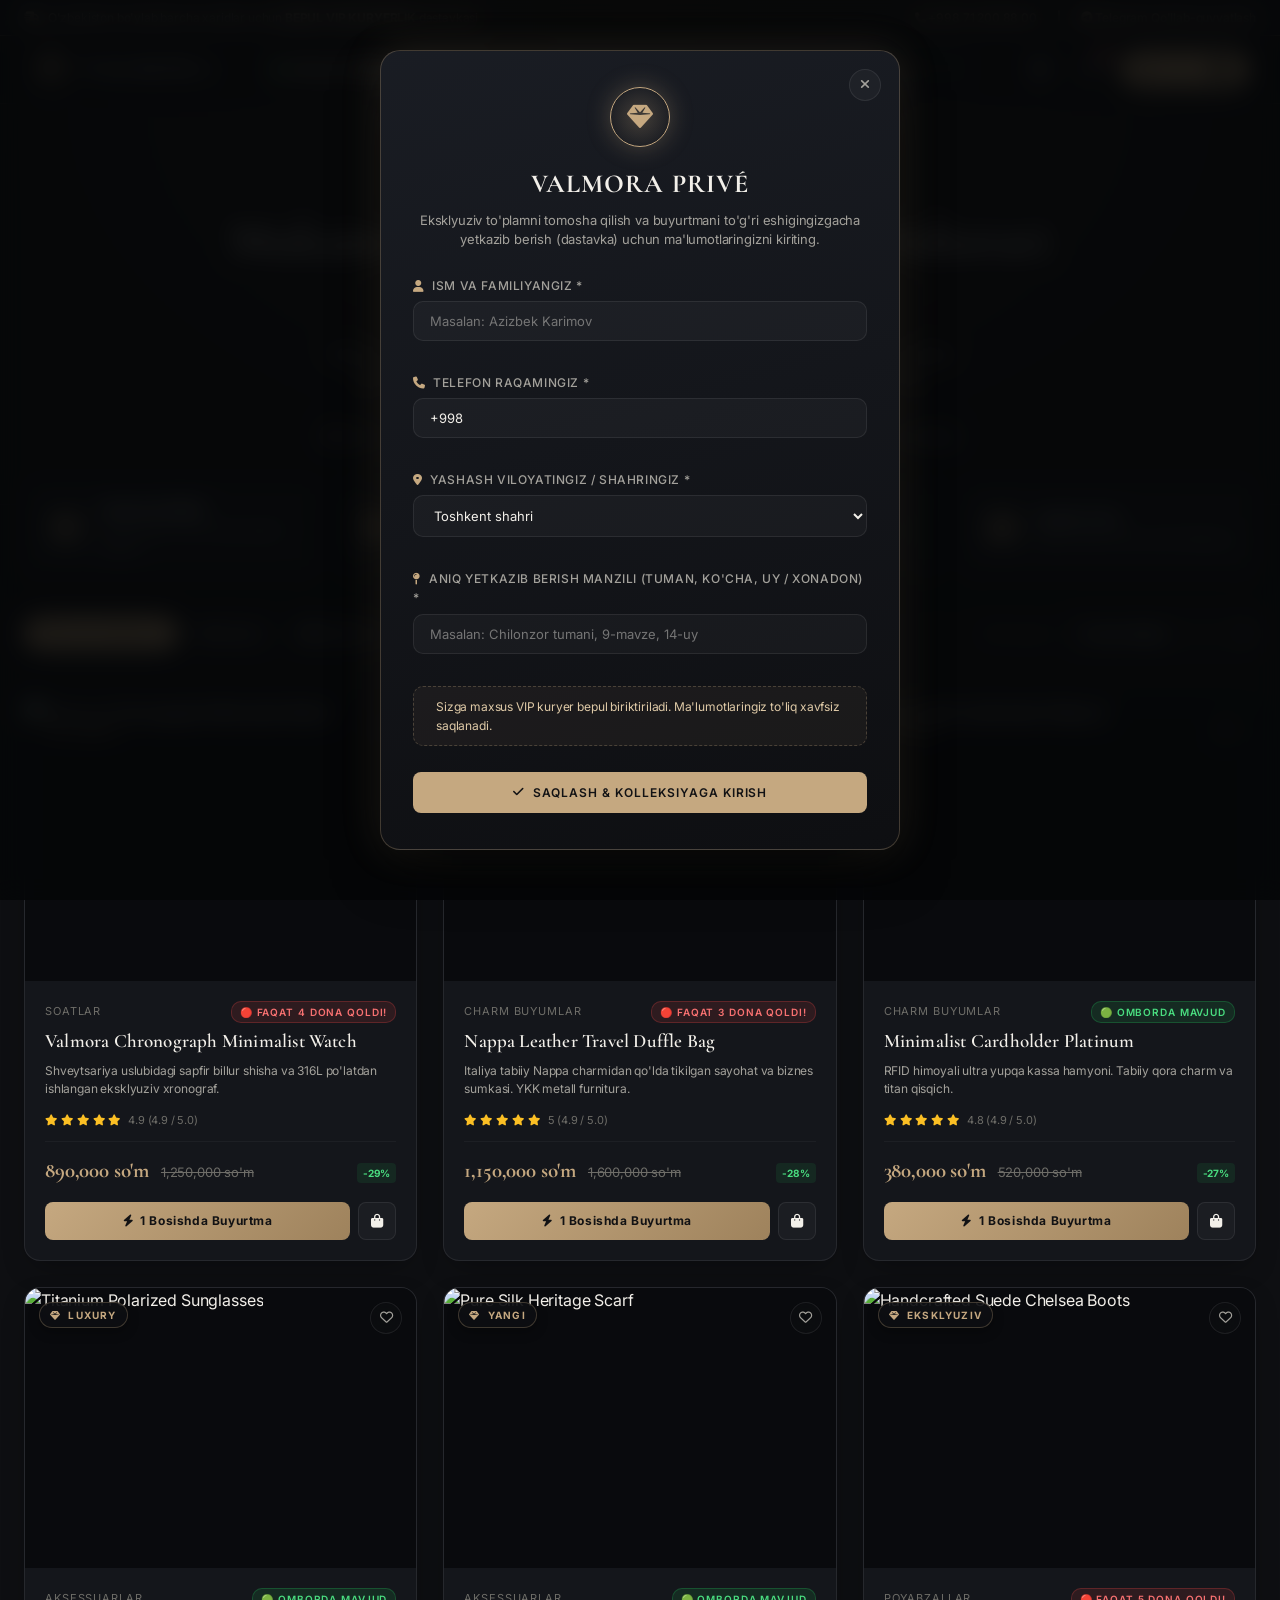
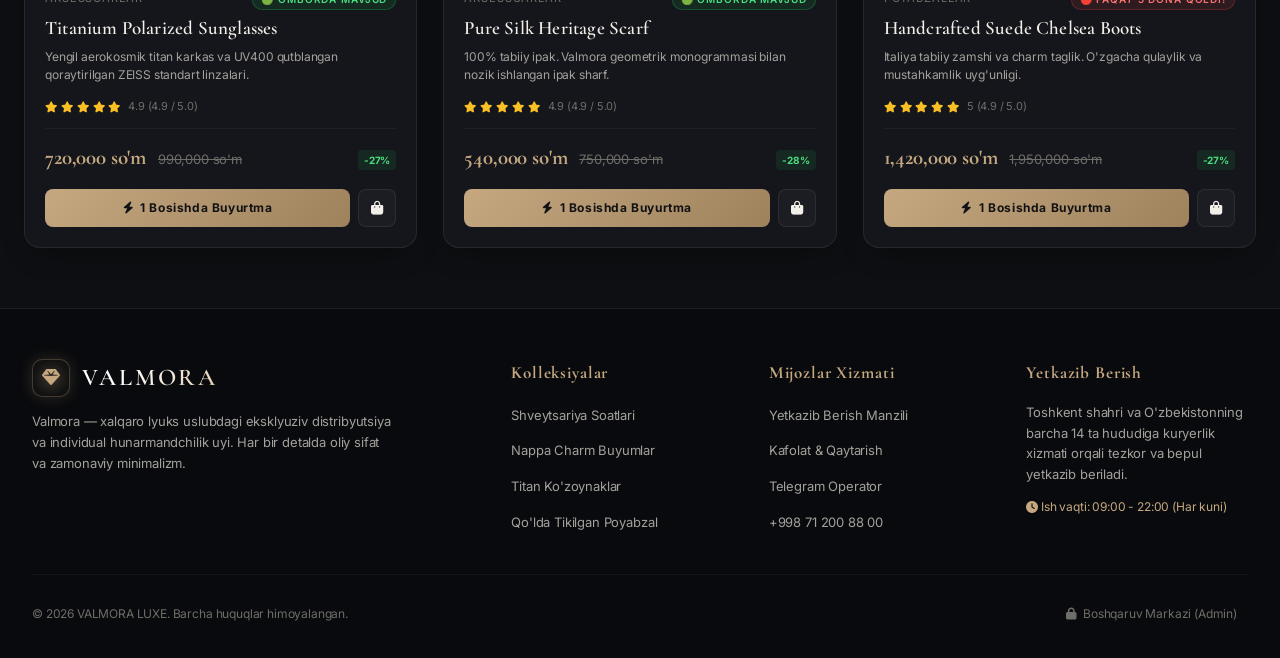
==== commit 1ad19284: "yangilanish" ====
--- a/index.html
+++ b/index.html
@@ -4,7 +4,10 @@
 <head>
     <meta charset="UTF-8">
     <meta name="viewport" content="width=device-width, initial-scale=1.0">
-    <title>Valmora | Boshqaruv Markazi</title>
+    <title>VALMORA LUXE — Eksklyuziv Do'kon & Atelier</title>
+
+    <!-- Meta Description for SEO -->
+    <meta name="description" content="Valmora Luxe — Sapfir shisha soatlar, tabiiy Italiya Nappa charmi va nozik lyuks aksessuarlar. O'zbekiston bo'ylab 24 soatda bepul yetkazib berish.">
 
     <!-- Google Fonts: Cormorant Garamond & Inter -->
     <link rel="preconnect" href="https://fonts.googleapis.com">
@@ -20,396 +23,474 @@
 
 <body>
 
-    <div class="app">
-
-        <!-- ================= SIDEBAR ================= -->
-        <aside class="sidebar">
-
-            <div class="logo" onclick="window.location.href='index.html'">
-                <div class="logo-icon">
+    <div class="store-wrapper">
+
+        <!-- ================= ANNOUNCEMENT TOPBAR ================= -->
+        <div class="store-topbar">
+            <div>
+                <i class="fa-solid fa-truck-fast" style="color: var(--gold); margin-right: 6px;"></i>
+                <span>O'zbekiston bo'ylab barcha xaridlar uchun <strong>BEPUL VIP KURYERLIK</strong> dastavkasi</span>
+            </div>
+            <div style="display: flex; gap: 20px; align-items: center;">
+                <a href="tel:+998712008800"><i class="fa-solid fa-phone" style="font-size: 11px;"></i> +998 71 200 88 00</a>
+                <span>|</span>
+                <a href="https://t.me/valmora_support" target="_blank"><i class="fa-brands fa-telegram"></i> Telegram Qo'llab-quvvatlash</a>
+            </div>
+        </div>
+
+        <!-- ================= MAIN STORE NAVIGATION ================= -->
+        <nav class="store-nav">
+            <!-- Brand Logo -->
+            <div class="store-brand" onclick="window.scrollTo({top: 0, behavior: 'smooth'})">
+                <div class="brand-logo-icon">
                     <i class="fa-solid fa-gem"></i>
                 </div>
-                <span>VALMORA</span>
-            </div>
-
-            <div class="menu-title">NAVIGATSIYA</div>
-
-            <nav class="navigation">
-                <a href="index.html" class="nav-item active">
-                    <i class="fa-solid fa-chart-pie"></i>
-                    <span>Boshqaruv paneli</span>
-                </a>
-
-                <a href="products.html" class="nav-item">
+                <span class="brand-name">VALMORA</span>
+            </div>
+
+            <!-- Delivery Location Chip (Opens Onboarding / Address Editor) -->
+            <div class="delivery-chip" onclick="openOnboardingModal()" title="Yetkazib berish manzilini ko'rish yoki o'zgartirish">
+                <span class="pulse-dot"></span>
+                <span>Yetkazish: <strong id="headerDeliveryCity">Toshkent</strong> • <span id="headerCustomerName">Mehmon</span></span>
+                <i class="fa-solid fa-pen-to-square" style="font-size: 11px; color: var(--gold);"></i>
+            </div>
+
+            <!-- Live Search Bar -->
+            <div class="store-search-box">
+                <i class="fa-solid fa-magnifying-glass"></i>
+                <input type="text" id="storeSearchInput" placeholder="Katalogdan qidirish (soat, sumka, ko'zoynak, sharf...)">
+            </div>
+
+            <!-- Nav Actions (Wishlist, Theme, Cart) -->
+            <div class="store-nav-actions">
+                <button class="icon-button" id="themeToggleBtn" title="Mavzuni almashtirish (Kunduzgi / Tungi)">
+                    <i class="fa-solid fa-sun"></i>
+                </button>
+
+                <button class="icon-button" onclick="showStoreToast('Sevimlilar bo\'limi faol', 'info')" title="Sevimlilar">
+                    <i class="fa-regular fa-heart"></i>
+                    <span class="notification" id="wishlistCountBadge" style="display: flex; align-items: center; justify-content: center; font-size: 10px; width: 16px; height: 16px; border-radius: 50%; background: #ef4444; color: #fff; right: -4px; top: -4px;">0</span>
+                </button>
+
+                <button class="cart-live-btn" onclick="toggleCartDrawer()">
+                    <i class="fa-solid fa-bag-shopping"></i>
+                    <span id="navCartTotal">0 so'm</span>
+                    <span class="cart-live-badge" id="navCartCount">0</span>
+                </button>
+            </div>
+        </nav>
+
+        <!-- ================= HERO SHOWCASE ================= -->
+        <header class="store-hero">
+            <div class="store-hero-eyebrow">
+                <i class="fa-solid fa-crown"></i> Quiet Luxury Atelier
+            </div>
+            <h1>Mukammal Did Va Shveytsariya Mahorati Uyg'unligi</h1>
+            <p>
+                Valmora shaxsiy ustaxonasida qo'lda ishlangan sapfir billur shisha soatlar, 
+                tabiiy Italiya Nappa charmi va nozik zargarlik buyumlari. Har bir tovar cheklangan adadda.
+            </p>
+            <div class="store-hero-badges">
+                <span class="store-hero-pill">
+                    <i class="fa-solid fa-shield-halved"></i> 100% Asl Sifat Kafolati
+                </span>
+                <span class="store-hero-pill">
+                    <i class="fa-solid fa-truck-ramp-box"></i> 24 Soatda Eshikgacha Dastavka
+                </span>
+                <span class="store-hero-pill">
+                    <i class="fa-solid fa-handshake"></i> Tovarni Ko'rib To'lash Imkoni
+                </span>
+            </div>
+        </header>
+
+        <!-- ================= FEATURES STRIP ================= -->
+        <section class="features-strip">
+            <div class="feature-box">
+                <div class="feature-icon-wrap">
+                    <i class="fa-solid fa-certificate"></i>
+                </div>
+                <div class="feature-info">
+                    <h4>Shaxsiy Sertifikat</h4>
+                    <p>Har bir buyum uchun seriya raqamli pasport</p>
+                </div>
+            </div>
+
+            <div class="feature-box">
+                <div class="feature-icon-wrap">
+                    <i class="fa-solid fa-truck-fast"></i>
+                </div>
+                <div class="feature-info">
+                    <h4>Bepul VIP Dastavka</h4>
+                    <p>Toshkentda 3-5 soat, viloyatlarga 24 soat</p>
+                </div>
+            </div>
+
+            <div class="feature-box">
+                <div class="feature-icon-wrap">
                     <i class="fa-solid fa-box-archive"></i>
-                    <span>Mahsulotlar</span>
-                    <span class="badge">LUXURY</span>
-                </a>
-
-                <a href="orders.html" class="nav-item">
-                    <i class="fa-solid fa-bag-shopping"></i>
-                    <span>Buyurtmalar</span>
-                    <span class="badge">12</span>
-                </a>
-
-                <a href="customers.html" class="nav-item">
-                    <i class="fa-solid fa-users"></i>
-                    <span>Mijozlar</span>
-                </a>
-
-                <div class="menu-title second-title">TAHLIL</div>
-                <a href="analytics.html" class="nav-item">
-                    <i class="fa-solid fa-chart-line"></i>
-                    <span>Statistika</span>
-                </a>
-
-                <a href="finance.html" class="nav-item">
-                    <i class="fa-solid fa-wallet"></i>
-                    <span>Moliya</span>
-                </a>
-            </nav>
-
-            <div class="sidebar-bottom">
-                <a href="settings.html" class="nav-item">
-                    <i class="fa-solid fa-gear"></i>
-                    <span>Sozlamalar</span>
-                </a>
-
-                <div class="upgrade-card">
-                    <div class="upgrade-icon">
-                        <i class="fa-solid fa-crown"></i>
+                </div>
+                <div class="feature-info">
+                    <h4>Lyuks Sovg'a Qadoqi</h4>
+                    <p>Maxsus yog'och va baxmal qutida topshiriladi</p>
+                </div>
+            </div>
+
+            <div class="feature-box">
+                <div class="feature-icon-wrap">
+                    <i class="fa-solid fa-credit-card"></i>
+                </div>
+                <div class="feature-info">
+                    <h4>Xavfsiz To'lov</h4>
+                    <p>Naqd, Uzcard, Humo yoki Click/Payme</p>
+                </div>
+            </div>
+        </section>
+
+        <!-- ================= STORE MAIN CONTENT ================= -->
+        <main class="store-main-container">
+
+            <!-- Filter & Sort Bar -->
+            <div class="store-filter-bar">
+                <div class="category-chips">
+                    <button class="cat-chip active" onclick="filterByCategory('all', this)">
+                        <i class="fa-solid fa-border-all"></i> Barcha Kolleksiya
+                    </button>
+                    <button class="cat-chip" onclick="filterByCategory('watches', this)">
+                        <i class="fa-solid fa-stopwatch"></i> Soatlar
+                    </button>
+                    <button class="cat-chip" onclick="filterByCategory('leather', this)">
+                        <i class="fa-solid fa-briefcase"></i> Charm buyumlar
+                    </button>
+                    <button class="cat-chip" onclick="filterByCategory('accessories', this)">
+                        <i class="fa-solid fa-glasses"></i> Aksessuarlar
+                    </button>
+                    <button class="cat-chip" onclick="filterByCategory('footwear', this)">
+                        <i class="fa-solid fa-shoe-prints"></i> Poyabzallar
+                    </button>
+                </div>
+
+                <div style="display: flex; align-items: center; gap: 10px;">
+                    <span style="font-size: 12px; color: var(--text-dim);"><i class="fa-solid fa-arrow-down-wide-short"></i> Saralash:</span>
+                    <select id="storeSortSelect" class="filter-sort-select" onchange="handleSortChange(this.value)">
+                        <option value="featured">Tavsiya etilgan</option>
+                        <option value="price-asc">Narx: Avval arzon</option>
+                        <option value="price-desc">Narx: Avval qimmat</option>
+                        <option value="rating">Mijozlar reytingi bo'yicha</option>
+                    </select>
+                </div>
+            </div>
+
+            <!-- "Nyabichniy" 3D Products Grid -->
+            <div class="products-3d-grid" id="products3dGrid">
+                <!-- Rendered dynamically by store.js -->
+            </div>
+
+        </main>
+
+        <!-- ================= STORE FOOTER ================= -->
+        <footer class="store-footer">
+            <div class="store-footer-grid">
+                <div class="footer-col">
+                    <div class="store-brand" style="margin-bottom: 14px;">
+                        <div class="brand-logo-icon">
+                            <i class="fa-solid fa-gem"></i>
+                        </div>
+                        <span class="brand-name">VALMORA</span>
                     </div>
-                    <h3>Valmora Enterprise</h3>
-                    <p>Eksklyuziv distribyutsiya, individual buyurtmalar va marja nazorati.</p>
-                    <button onclick="window.location.href='products.html'">
-                        Katalogga O'tish
-                    </button>
-                </div>
-            </div>
-
-        </aside>
-
-        <!-- ================= MAIN ================= -->
-        <main class="main">
-
-            <!-- HEADER -->
-            <header class="header">
-                <div style="display: flex; align-items: center; gap: 14px;">
-                    <button class="mobile-menu-btn" id="mobileMenuBtn">
-                        <i class="fa-solid fa-bars"></i>
-                    </button>
-                    <div>
-                        <h1>Boshqaruv Markazi</h1>
-                        <p>Valmora brendi ko'rsatkichlari, savdo tushumlari va buyurtmalar.</p>
+                    <p style="font-size: 13px; color: var(--text-muted); line-height: 1.6; max-width: 360px;">
+                        Valmora — xalqaro lyuks uslubdagi eksklyuziv distribyutsiya va individual hunarmandchilik uyi.
+                        Har bir detalda oliy sifat va zamonaviy minimalizm.
+                    </p>
+                </div>
+
+                <div class="footer-col">
+                    <h4>Kolleksiyalar</h4>
+                    <ul class="footer-links">
+                        <li><a href="javascript:void(0)" onclick="filterByCategory('watches', null)">Shveytsariya Soatlari</a></li>
+                        <li><a href="javascript:void(0)" onclick="filterByCategory('leather', null)">Nappa Charm Buyumlar</a></li>
+                        <li><a href="javascript:void(0)" onclick="filterByCategory('accessories', null)">Titan Ko'zoynaklar</a></li>
+                        <li><a href="javascript:void(0)" onclick="filterByCategory('footwear', null)">Qo'lda Tikilgan Poyabzal</a></li>
+                    </ul>
+                </div>
+
+                <div class="footer-col">
+                    <h4>Mijozlar Xizmati</h4>
+                    <ul class="footer-links">
+                        <li><a href="javascript:void(0)" onclick="openOnboardingModal()">Yetkazib Berish Manzili</a></li>
+                        <li><a href="javascript:void(0)" onclick="showStoreToast('14 kun ichida almashtirish kafolati mavjud', 'info')">Kafolat & Qaytarish</a></li>
+                        <li><a href="https://t.me/valmora_support" target="_blank">Telegram Operator</a></li>
+                        <li><a href="tel:+998712008800">+998 71 200 88 00</a></li>
+                    </ul>
+                </div>
+
+                <div class="footer-col">
+                    <h4>Yetkazib Berish</h4>
+                    <p style="font-size: 13px; color: var(--text-muted); line-height: 1.6; margin-bottom: 12px;">
+                        Toshkent shahri va O'zbekistonning barcha 14 ta hududiga kuryerlik xizmati orqali tezkor va bepul yetkazib beriladi.
+                    </p>
+                    <div style="font-size: 12px; color: var(--gold);">
+                        <i class="fa-solid fa-clock"></i> Ish vaqti: 09:00 - 22:00 (Har kuni)
                     </div>
                 </div>
-
-                <div class="header-right">
-                    <button class="icon-button" id="themeToggle" title="Rejimni o'zgartirish">
-                        <i class="fa-solid fa-sun"></i>
-                    </button>
-
-                    <button class="icon-button cart-toggle-btn" title="Savatcha">
-                        <i class="fa-solid fa-bag-shopping"></i>
-                        <span class="cart-counter">0</span>
-                    </button>
-
-                    <button class="icon-button" onclick="showToast('Yangi buyurtmalar kutilmoqda', 'success')">
-                        <i class="fa-regular fa-bell"></i>
-                        <span class="notification"></span>
-                    </button>
-
-                    <select class="language-select">
-                        <option value="uz">O'zbek</option>
-                        <option value="ru">Русский</option>
-                        <option value="en">English</option>
-                    </select>
-
-                    <div class="profile">
-                        <div class="avatar">V</div>
-                        <div class="profile-info">
-                            <strong>Valmora</strong>
-                            <span>Admin</span>
-                        </div>
-                    </div>
-                </div>
-            </header>
-
-            <!-- CONTENT -->
-            <section class="content">
-
-                <!-- HERO BANNER -->
-                <div class="hero-banner">
-                    <div class="hero-left">
-                        <h2>
-                            <span class="hero-badge">Quiet Luxury</span>
-                            Valmora Savdo & Boshqaruv Tizimi
-                        </h2>  </h2>
-                        <p>Tabiiy estetika, minimalistik dizayn va yuqori daromadli eksklyuziv mahsulotlar.</p>
-                    </div>
-                    <div class="hero-actions">
-                        <button class="btn-gradient" onclick="window.location.href='products.html'">
-                            Katalogni Ko'rish
-                        </button>
-                        <button class="btn-glass cart-toggle-btn">
-                            Savatcha
-                        </button>
-                    </div>
-                </div>
-
-                <!-- STATS -->
-                <div class="stats">
-
-                    <div class="stat-card">
-                        <div class="stat-top">
-                            <span>Jami Savdo</span>
-                            <div class="stat-icon"><i class="fa-solid fa-wallet"></i></div>
-                        </div>
-                        <h2 id="dashTotalRevenue">52,400,000 so'm</h2>
-                        <div class="growth positive">
-                            <i class="fa-solid fa-arrow-trend-up"></i>
-                            +14.2%
-                            <span>o'tgan haftaga nisbatan</span>
-                        </div>
-                    </div>
-
-                    <div class="stat-card">
-                        <div class="stat-top">
-                            <span>Buyurtmalar</span>
-                            <div class="stat-icon"><i class="fa-solid fa-bag-shopping"></i></div>
-                        </div>
-                        <h2 id="dashTotalOrders">425</h2>
-                        <div class="growth positive">
-                            <i class="fa-solid fa-arrow-trend-up"></i>
-                            +8.5%
-                            <span>yangi xaridlar</span>
-                        </div>
-                    </div>
-
-                    <div class="stat-card">
-                        <div class="stat-top">
-                            <span>Mijozlar Bazasi</span>
-                            <div class="stat-icon"><i class="fa-solid fa-users"></i></div>
-                        </div>
-                        <h2>1,840</h2>
-                        <div class="growth positive">
-                            <i class="fa-solid fa-arrow-trend-up"></i>
-                            +18.7%
-                            <span>premium xaridorlar</span>
-                        </div>
-                    </div>
-
-                    <div class="stat-card">
-                        <div class="stat-top">
-                            <span>Sof Marja (Foyda)</span>
-                            <div class="stat-icon"><i class="fa-solid fa-gem"></i></div>
-                        </div>
-                        <h2 id="dashTotalProfit" style="color: var(--gold);">27,200,000 so'm</h2>
-                        <div class="growth positive">
-                            <i class="fa-solid fa-arrow-trend-up"></i>
-                            +22.1%
-                            <span>marja ko'rsatkichi</span>
-                        </div>
-                    </div>
-
-                </div>
-
-                <!-- GRID -->
-                <div class="dashboard-grid">
-
-                    <!-- SAVDO GRAFIGI -->
-                    <div class="panel chart-panel">
-                        <div class="panel-header">
-                            <div>
-                                <h3>Yillik Savdo Dinamikasi</h3>
-                                <p>Oylar bo'yicha tushum va o'sish tendensiyasi</p>
-                            </div>
-
-                            <select id="period" class="filter-select">
-                                <option>2026-yil</option>
-                                <option>O'tgan davr</option>
-                            </select>
-                        </div>
-
-                        <div class="chart">
-                            <div class="y-labels">
-                                <span>100m</span>
-                                <span>80m</span>
-                                <span>60m</span>
-                                <span>40m</span>
-                                <span>20m</span>
-                                <span>0</span>
-                            </div>
-
-                            <div class="chart-area">
-                                <div class="grid-line line-1"></div>
-                                <div class="grid-line line-2"></div>
-                                <div class="grid-line line-3"></div>
-                                <div class="grid-line line-4"></div>
-                                <div class="grid-line line-5"></div>
-
-                                <div class="bars">
-                                    <div class="bar" style="height:45%" data-value="45 mln"></div>
-                                    <div class="bar" style="height:52%" data-value="52 mln"></div>
-                                    <div class="bar" style="height:48%" data-value="48 mln"></div>
-                                    <div class="bar" style="height:65%" data-value="65 mln"></div>
-                                    <div class="bar" style="height:60%" data-value="60 mln"></div>
-                                    <div class="bar" style="height:74%" data-value="74 mln"></div>
-                                    <div class="bar" style="height:70%" data-value="70 mln"></div>
-                                    <div class="bar" style="height:84%" data-value="84 mln"></div>
-                                    <div class="bar" style="height:78%" data-value="78 mln"></div>
-                                    <div class="bar" style="height:90%" data-value="90 mln"></div>
-                                    <div class="bar" style="height:86%" data-value="86 mln"></div>
-                                    <div class="bar" style="height:95%" data-value="95 mln"></div>
-                                </div>
-
-                                <div class="months">
-                                    <span>Yan</span>
-                                    <span>Fev</span>
-                                    <span>Mar</span>
-                                    <span>Apr</span>
-                                    <span>May</span>
-                                    <span>Iyun</span>
-                                    <span>Iyul</span>
-                                    <span>Avg</span>
-                                    <span>Sen</span>
-                                    <span>Okt</span>
-                                    <span>Noy</span>
-                                    <span>Dek</span>
-                                </div>
-                            </div>
-                        </div>
-                    </div>
-
-                    <!-- TEZKOR AMALLAR -->
-                    <div class="panel quick-panel">
-                        <div class="panel-header">
-                            <div>
-                                <h3>Tezkor Amallar</h3>
-                                <p>Valmora boshqaruvi</p>
-                            </div>
-                        </div>
-
-                        <div class="quick-action-list">
-                            <button class="quick-action" onclick="window.location.href='products.html'">
-                                <div class="action-icon">
-                                    <i class="fa-solid fa-plus"></i>
-                                </div>
-                                <div>
-                                    <strong>Mahsulot Qo'shish</strong>
-                                    <span>Yangi eksklyuziv tovar</span>
-                                </div>
-                                <i class="fa-solid fa-chevron-right arrow"></i>
-                            </button>
-
-                            <button class="quick-action" onclick="window.location.href='orders.html'">
-                                <div class="action-icon">
-                                    <i class="fa-solid fa-bag-shopping"></i>
-                                </div>
-                                <div>
-                                    <strong>Buyurtmalarni Ko'rish</strong>
-                                    <span>Mijozlar so'rovlari</span>
-                                </div>
-                                <i class="fa-solid fa-chevron-right arrow"></i>
-                            </button>
-
-                            <button class="quick-action" onclick="window.location.href='products.html'">
-                                <div class="action-icon">
-                                    <i class="fa-solid fa-compass"></i>
-                                </div>
-                                <div>
-                                    <strong>Katalogni Ochish</strong>
-                                    <span>Valmora vitrinasi</span>
-                                </div>
-                                <i class="fa-solid fa-chevron-right arrow"></i>
-                            </button>
-
-                            <button class="quick-action" onclick="showToast('Telegram bildirishnoma faol', 'success')">
-                                <div class="action-icon">
-                                    <i class="fa-brands fa-telegram"></i>
-                                </div>
-                                <div>
-                                    <strong>Telegram Xabardorlik</strong>
-                                    <span>Avtomatik bot integratsiyasi</span>
-                                </div>
-                                <i class="fa-solid fa-chevron-right arrow"></i>
-                            </button>
-                        </div>
-                    </div>
-
-                </div>
-
-                <!-- SO'NGGI BUYURTMALAR -->
-                <div class="panel orders-panel">
-                    <div class="panel-header">
-                        <div>
-                            <h3>So'nggi Buyurtmalar</h3>
-                            <p>Real vaqt rejimida qabul qilingan xaridlar</p>
-                        </div>
-
-                        <button class="btn-glass" onclick="window.location.href='orders.html'">
-                            <span>Barchasini ko'rish</span>
-                            <i class="fa-solid fa-arrow-right"></i>
-                        </button>
-                    </div>
-
-                    <div class="table-wrapper">
-                        <table>
-                            <thead>
-                                <tr>
-                                    <th>BUYURTMA ID</th>
-                                    <th>MIJOZ</th>
-                                    <th>MAHSULOT NOMI</th>
-                                    <th>SANA</th>
-                                    <th>SUMMA</th>
-                                    <th>HOLATI</th>
-                                </tr>
-                            </thead>
-                            <tbody id="recentOrdersTbody">
-                                <!-- Populated dynamically by script.js -->
-                            </tbody>
-                        </table>
-                    </div>
-                </div>
-
-            </section>
-
-        </main>
-
-    </div>
-
-    <!-- SLIDING CART DRAWER -->
-    <div class="cart-overlay" id="cartOverlay">
+            </div>
+
+            <div class="footer-bottom">
+                <div>
+                    &copy; 2026 VALMORA LUXE. Barcha huquqlar himoyalangan.
+                </div>
+                <div>
+                    <!-- Discrete Admin Portal link for Store Owner -->
+                    <a href="admin.html" class="admin-portal-link" title="Do'kon Boshqaruv Markaziga o'tish">
+                        <i class="fa-solid fa-lock"></i>
+                        <span>Boshqaruv Markazi (Admin)</span>
+                    </a>
+                </div>
+            </div>
+        </footer>
+
+    </div>
+
+    <!-- ================= SLIDING CART DRAWER ================= -->
+    <div class="cart-overlay" id="storeCartOverlay">
         <div class="cart-drawer">
             <div class="cart-header">
-                <h3><i class="fa-solid fa-bag-shopping" style="color: var(--gold); font-size: 15px;"></i> Savatcha</h3>
-                <button class="btn-close-modal" id="closeCartBtn">
+                <h3><i class="fa-solid fa-bag-shopping" style="color: var(--gold); font-size: 16px;"></i> Xarid Savatchasi</h3>
+                <button class="btn-close-modal" onclick="closeCartDrawer()">
                     <i class="fa-solid fa-xmark"></i>
                 </button>
             </div>
 
-            <div class="cart-items-list" id="cartItemsList"></div>
+            <!-- Cart Items List -->
+            <div class="cart-items-list" id="storeCartItemsList"></div>
 
             <div class="cart-footer">
                 <div class="cart-promo">
-                    <input type="text" placeholder="Promokod">
-                    <button type="button" onclick="showToast('Chegirma qo\'llandi', 'success')">Qo'llash</button>
+                    <input type="text" id="cartPromoInput" placeholder="Promokod (masalan: VALMORA)">
+                    <button type="button" onclick="applyPromoCode()">Qo'llash</button>
                 </div>
 
                 <div class="cart-total-row">
-                    <span>Jami:</span>
-                    <strong id="cartTotalPrice">0 so'm</strong>
-                </div>
-
-                <button class="btn-checkout" id="cartCheckoutBtn">
-                    Rasmiylashtirish
-                </button>
-            </div>
-        </div>
-    </div>
-
-    <canvas id="confettiCanvas"></canvas>
-    <script src="script.js"></script>
+                    <span>Jami to'lov:</span>
+                    <strong id="storeCartTotalPrice">0 so'm</strong>
+                </div>
+
+                <div style="font-size: 11px; color: #4ade80; text-align: center; margin-bottom: 12px;">
+                    <i class="fa-solid fa-truck"></i> O'zbekiston bo'ylab yetkazib berish: <strong>BEPUL</strong>
+                </div>
+
+                <button class="btn-checkout" onclick="openCartCheckout()">
+                    Buyurtmani Rasmiylashtirish
+                </button>
+            </div>
+        </div>
+    </div>
+
+    <!-- ================= VIP ONBOARDING MODAL (Dastavka Manzili) ================= -->
+    <div class="onboarding-overlay" id="onboardingModal">
+        <div class="onboarding-card">
+            <button class="store-modal-close" onclick="closeOnboardingModal()" title="Yopish">
+                <i class="fa-solid fa-xmark"></i>
+            </button>
+
+            <div class="onboarding-header">
+                <div class="onboarding-icon">
+                    <i class="fa-solid fa-gem"></i>
+                </div>
+                <h2>VALMORA PRIVÉ</h2>
+                <p>Eksklyuziv to'plamni tomosha qilish va buyurtmani to'g'ri eshigingizgacha yetkazib berish (dastavka) uchun ma'lumotlaringizni kiriting.</p>
+            </div>
+
+            <form class="onboarding-form" id="onboardingForm">
+                <div class="form-group">
+                    <label><i class="fa-solid fa-user" style="color: var(--gold); margin-right: 4px;"></i> Ism va familiyangiz *</label>
+                    <input type="text" id="obName" placeholder="Masalan: Azizbek Karimov" required>
+                </div>
+
+                <div class="form-group">
+                    <label><i class="fa-solid fa-phone" style="color: var(--gold); margin-right: 4px;"></i> Telefon raqamingiz *</label>
+                    <input type="tel" id="obPhone" placeholder="+998 90 123 45 67" required>
+                </div>
+
+                <div class="form-group">
+                    <label><i class="fa-solid fa-location-dot" style="color: var(--gold); margin-right: 4px;"></i> Yashash viloyatingiz / shahringiz *</label>
+                    <select id="obRegion" required></select>
+                </div>
+
+                <div class="form-group">
+                    <label><i class="fa-solid fa-map-pin" style="color: var(--gold); margin-right: 4px;"></i> Aniq yetkazib berish manzili (Tuman, ko'cha, uy / xonadon) *</label>
+                    <input type="text" id="obAddress" placeholder="Masalan: Chilonzor tumani, 9-mavze, 14-uy" required>
+                </div>
+
+                <div class="onboarding-perk-row">
+                    <i class="fa-solid fa-shield-check" style="color: var(--gold); font-size: 16px;"></i>
+                    <span>Sizga maxsus VIP kuryer bepul biriktiriladi. Ma'lumotlaringiz to'liq xavfsiz saqlanadi.</span>
+                </div>
+
+                <div style="display: flex; gap: 10px; margin-top: 10px;">
+                    <button type="submit" class="btn-gradient" style="flex: 1; justify-content: center; padding: 13px;">
+                        <i class="fa-solid fa-check"></i> Saqlash & Kolleksiyaga Kirish
+                    </button>
+                </div>
+            </form>
+        </div>
+    </div>
+
+    <!-- ================= QUICK VIEW MODAL ================= -->
+    <div class="store-modal-overlay" id="quickViewModal">
+        <div class="store-modal-box">
+            <button class="store-modal-close" onclick="closeModal('quickViewModal')">
+                <i class="fa-solid fa-xmark"></i>
+            </button>
+            <div id="quickViewModalBody"></div>
+        </div>
+    </div>
+
+    <!-- ================= INSTANT CHECKOUT MODAL ================= -->
+    <div class="store-modal-overlay" id="checkoutModal">
+        <div class="store-modal-box" style="max-width: 580px;">
+            <button class="store-modal-close" onclick="closeModal('checkoutModal')">
+                <i class="fa-solid fa-xmark"></i>
+            </button>
+
+            <div style="text-align: center; margin-bottom: 20px;">
+                <h3 style="font-family: var(--font-serif); font-size: 24px; color: var(--gold); margin-bottom: 4px;">
+                    <i class="fa-solid fa-bolt"></i> Tezkor Buyurtma
+                </h3>
+                <p style="font-size: 13px; color: var(--text-muted);">
+                    Kuryerlik dastavkasi va buyurtmani tasdiqlash
+                </p>
+            </div>
+
+            <!-- Order Summary Box -->
+            <div id="checkoutOrderSummary" style="background: rgba(255, 255, 255, 0.02); border: 1px solid var(--border-color); border-radius: 12px; padding: 16px; margin-bottom: 20px;"></div>
+
+            <form id="checkoutForm" style="display: flex; flex-direction: column; gap: 14px;">
+                <div class="form-grid-2">
+                    <div class="form-group">
+                        <label style="font-size: 12px; color: var(--text-muted); display: block; margin-bottom: 4px;">Xaridor Ismi *</label>
+                        <input type="text" id="coName" required style="width: 100%; background: var(--bg-subtle); border: 1px solid var(--border-color); border-radius: 8px; padding: 10px 14px; color: var(--text-main);">
+                    </div>
+                    <div class="form-group">
+                        <label style="font-size: 12px; color: var(--text-muted); display: block; margin-bottom: 4px;">Telefon raqami *</label>
+                        <input type="tel" id="coPhone" required style="width: 100%; background: var(--bg-subtle); border: 1px solid var(--border-color); border-radius: 8px; padding: 10px 14px; color: var(--text-main);">
+                    </div>
+                </div>
+
+                <div class="form-group">
+                    <label style="font-size: 12px; color: var(--text-muted); display: block; margin-bottom: 4px;">Viloyat / Shahar *</label>
+                    <select id="coRegion" required style="width: 100%; background: var(--bg-subtle); border: 1px solid var(--border-color); border-radius: 8px; padding: 10px 14px; color: var(--text-main);"></select>
+                </div>
+
+                <div class="form-group">
+                    <label style="font-size: 12px; color: var(--text-muted); display: block; margin-bottom: 4px;">To'liq yetkazish manzili (Tuman, ko'cha, uy) *</label>
+                    <input type="text" id="coAddress" required style="width: 100%; background: var(--bg-subtle); border: 1px solid var(--border-color); border-radius: 8px; padding: 10px 14px; color: var(--text-main);">
+                </div>
+
+                <!-- Payment Method Selector -->
+                <div class="form-group">
+                    <label style="font-size: 12px; color: var(--text-muted); display: block; margin-bottom: 8px;">To'lov turi:</label>
+                    <div style="display: grid; grid-template-columns: 1fr 1fr; gap: 10px;">
+                        <label style="display: flex; align-items: center; gap: 8px; background: rgba(197, 168, 128, 0.08); border: 1px solid var(--gold-border); border-radius: 8px; padding: 10px; cursor: pointer; font-size: 12px;">
+                            <input type="radio" name="coPayment" value="Eshik oldida (Naqd / Karta)" checked>
+                            <span><strong>Eshik oldida</strong><br><small style="color: var(--text-dim);">Tovarni olib to'lash</small></span>
+                        </label>
+                        <label style="display: flex; align-items: center; gap: 8px; background: var(--bg-subtle); border: 1px solid var(--border-color); border-radius: 8px; padding: 10px; cursor: pointer; font-size: 12px;">
+                            <input type="radio" name="coPayment" value="Click / Payme (Karta)">
+                            <span><strong>Click / Payme</strong><br><small style="color: var(--text-dim);">Onlayn to'lov</small></span>
+                        </label>
+                    </div>
+                </div>
+
+                <div class="form-group">
+                    <label style="font-size: 12px; color: var(--text-muted); display: block; margin-bottom: 4px;">Kuryer uchun izoh (Ixtiyoriy)</label>
+                    <input type="text" id="coNote" placeholder="Masalan: Yetib kelganda qo'ng'iroq qiling" style="width: 100%; background: var(--bg-subtle); border: 1px solid var(--border-color); border-radius: 8px; padding: 10px 14px; color: var(--text-main);">
+                </div>
+
+                <button type="submit" id="btnSubmitOrder" class="btn-gradient" style="justify-content: center; padding: 14px; margin-top: 8px; font-size: 13px;">
+                    <i class="fa-solid fa-check"></i> Buyurtmani Tasdiqlash
+                </button>
+            </form>
+        </div>
+    </div>
+
+    <!-- ================= ORDER SUCCESS RECEIPT MODAL ================= -->
+    <div class="store-modal-overlay" id="orderSuccessModal">
+        <div class="store-modal-box" style="max-width: 540px; text-align: center;">
+            <div style="width: 64px; height: 64px; margin: 0 auto 16px; background: radial-gradient(circle, rgba(74, 222, 128, 0.2) 0%, transparent 70%); border: 1px solid #4ade80; border-radius: 50%; display: flex; align-items: center; justify-content: center; font-size: 26px; color: #4ade80;">
+                <i class="fa-solid fa-check"></i>
+            </div>
+
+            <h2 style="font-family: var(--font-serif); font-size: 26px; color: var(--text-main); margin-bottom: 6px;">
+                Buyurtmangiz Qabul Qilindi!
+            </h2>
+            <p style="font-size: 13px; color: var(--text-muted); margin-bottom: 20px;">
+                Tafsilotlar do'kon boshqaruviga va <strong>Telegram xabarnomasi</strong> orqali ma'muriyatga yuborildi.
+            </p>
+
+            <!-- Tracking Stepper -->
+            <div class="order-tracking-steps">
+                <div class="tracking-step done">
+                    <div class="step-icon"><i class="fa-solid fa-check"></i></div>
+                    <span class="step-label">Qabul qilindi</span>
+                </div>
+                <div class="tracking-step active">
+                    <div class="step-icon"><i class="fa-solid fa-box"></i></div>
+                    <span class="step-label">Tekshirilmoqda</span>
+                </div>
+                <div class="tracking-step">
+                    <div class="step-icon"><i class="fa-solid fa-truck"></i></div>
+                    <span class="step-label">Kuryerda</span>
+                </div>
+                <div class="tracking-step">
+                    <div class="step-icon"><i class="fa-solid fa-house"></i></div>
+                    <span class="step-label">Yetkazildi</span>
+                </div>
+            </div>
+
+            <!-- Receipt Details Box -->
+            <div style="background: rgba(255, 255, 255, 0.02); border: 1px solid var(--border-color); border-radius: 12px; padding: 18px; text-align: left; font-size: 13px; margin-bottom: 20px; line-height: 1.8;">
+                <div style="display: flex; justify-content: space-between; border-bottom: 1px solid var(--border-subtle); padding-bottom: 6px;">
+                    <span style="color: var(--text-muted);">Buyurtma raqami:</span>
+                    <strong id="rcptOrderNo" style="color: var(--gold);">#VAL-9845</strong>
+                </div>
+                <div style="display: flex; justify-content: space-between; border-bottom: 1px solid var(--border-subtle); padding: 6px 0;">
+                    <span style="color: var(--text-muted);">Kuzatuv (Tracking) kodi:</span>
+                    <strong id="rcptTrackingCode" style="color: var(--text-main);">VAL-EXP-1402</strong>
+                </div>
+                <div style="display: flex; justify-content: space-between; border-bottom: 1px solid var(--border-subtle); padding: 6px 0;">
+                    <span style="color: var(--text-muted);">Xaridor:</span>
+                    <span id="rcptCustomer" style="color: var(--text-main);">Mijoz</span>
+                </div>
+                <div style="display: flex; justify-content: space-between; border-bottom: 1px solid var(--border-subtle); padding: 6px 0;">
+                    <span style="color: var(--text-muted);">Yetkazish manzili:</span>
+                    <span id="rcptAddress" style="color: var(--text-main); max-width: 240px; text-align: right;">Toshkent</span>
+                </div>
+                <div style="display: flex; justify-content: space-between; border-bottom: 1px solid var(--border-subtle); padding: 6px 0;">
+                    <span style="color: var(--text-muted);">To'lov usuli:</span>
+                    <span id="rcptPayment" style="color: var(--text-main);">Eshik oldida</span>
+                </div>
+                <div style="display: flex; justify-content: space-between; padding-top: 8px; font-size: 15px; font-weight: 700;">
+                    <span>Jami summa:</span>
+                    <strong id="rcptTotal" style="color: var(--gold); font-family: var(--font-serif); font-size: 18px;">0 so'm</strong>
+                </div>
+            </div>
+
+            <div style="display: flex; gap: 10px;">
+                <a href="https://t.me/valmora_support" target="_blank" class="btn-glass" style="flex: 1; text-decoration: none; justify-content: center; display: inline-flex; align-items: center; gap: 8px;">
+                    <i class="fa-brands fa-telegram" style="color: #0088cc;"></i> Telegram Qo'llab-quvvatlash
+                </a>
+                <button class="btn-gradient" style="flex: 1; justify-content: center;" onclick="closeModal('orderSuccessModal')">
+                    Davom Etish
+                </button>
+            </div>
+        </div>
+    </div>
+
+    <!-- Gold Confetti Canvas -->
+    <canvas id="confettiCanvas" style="position: fixed; top: 0; left: 0; width: 100vw; height: 100vh; pointer-events: none; z-index: 9999;"></canvas>
+
+    <!-- Store Controller Script -->
+    <script src="store.js"></script>
 
 </body>
 </html>
--- a/style.css
+++ b/style.css
@@ -2271,4 +2271,1065 @@
         color: #000 !important;
         background: #fff !important;
     }
+}
+
+/* ==========================================================================
+   VALMORA LUXE — CUSTOMER STOREFRONT & 3D EXPERIENCES
+   ========================================================================== */
+
+.store-wrapper {
+    min-height: 100vh;
+    display: flex;
+    flex-direction: column;
+    background-color: var(--bg-main);
+    color: var(--text-main);
+}
+
+/* Announcement Topbar */
+.store-topbar {
+    background: linear-gradient(90deg, #101216 0%, #1c1813 50%, #101216 100%);
+    border-bottom: 1px solid var(--gold-border);
+    padding: 8px 24px;
+    font-size: 12px;
+    color: var(--gold-light);
+    display: flex;
+    justify-content: space-between;
+    align-items: center;
+    position: relative;
+    z-index: 100;
+}
+
+.store-topbar a {
+    color: var(--gold);
+    text-decoration: none;
+    font-weight: 500;
+    transition: color 0.2s;
+}
+
+.store-topbar a:hover {
+    color: #fff;
+}
+
+/* Store Navigation Bar */
+.store-nav {
+    position: sticky;
+    top: 0;
+    z-index: 99;
+    background: var(--header-bg);
+    backdrop-filter: blur(20px);
+    -webkit-backdrop-filter: blur(20px);
+    border-bottom: 1px solid var(--border-color);
+    padding: 14px 32px;
+    display: flex;
+    align-items: center;
+    justify-content: space-between;
+    gap: 20px;
+}
+
+.store-brand {
+    display: flex;
+    align-items: center;
+    gap: 12px;
+    text-decoration: none;
+    color: inherit;
+    cursor: pointer;
+}
+
+.store-brand .brand-logo-icon {
+    width: 38px;
+    height: 38px;
+    background: radial-gradient(circle, rgba(197, 168, 128, 0.25) 0%, rgba(197, 168, 128, 0.05) 70%);
+    border: 1px solid var(--gold-border);
+    border-radius: 10px;
+    display: flex;
+    align-items: center;
+    justify-content: center;
+    color: var(--gold);
+    font-size: 18px;
+    box-shadow: 0 0 15px rgba(197, 168, 128, 0.2);
+}
+
+.store-brand .brand-name {
+    font-family: var(--font-serif);
+    font-size: 24px;
+    font-weight: 600;
+    letter-spacing: 0.12em;
+    background: linear-gradient(135deg, #ffffff 30%, var(--gold-light) 100%);
+    -webkit-background-clip: text;
+    -webkit-text-fill-color: transparent;
+}
+
+/* Delivery Location Chip in Header */
+.delivery-chip {
+    display: inline-flex;
+    align-items: center;
+    gap: 8px;
+    background: rgba(197, 168, 128, 0.08);
+    border: 1px solid var(--gold-border);
+    padding: 6px 14px;
+    border-radius: 20px;
+    font-size: 12px;
+    color: var(--text-main);
+    cursor: pointer;
+    transition: var(--ease-luxury);
+}
+
+.delivery-chip:hover {
+    background: rgba(197, 168, 128, 0.16);
+    border-color: var(--gold);
+    transform: translateY(-1px);
+}
+
+.delivery-chip .pulse-dot {
+    width: 7px;
+    height: 7px;
+    border-radius: 50%;
+    background: #4ade80;
+    box-shadow: 0 0 8px #4ade80;
+    animation: pulseGlow 2s infinite;
+}
+
+@keyframes pulseGlow {
+    0%, 100% { opacity: 1; transform: scale(1); }
+    50% { opacity: 0.4; transform: scale(0.85); }
+}
+
+/* Store Search */
+.store-search-box {
+    flex: 1;
+    max-width: 440px;
+    position: relative;
+}
+
+.store-search-box input {
+    width: 100%;
+    background: var(--bg-subtle);
+    border: 1px solid var(--border-color);
+    border-radius: 24px;
+    padding: 9px 18px 9px 40px;
+    color: var(--text-main);
+    font-size: 13px;
+    transition: var(--ease-luxury);
+}
+
+.store-search-box input:focus {
+    outline: none;
+    border-color: var(--gold);
+    background: var(--bg-card);
+    box-shadow: 0 0 16px rgba(197, 168, 128, 0.2);
+}
+
+.store-search-box i {
+    position: absolute;
+    left: 15px;
+    top: 50%;
+    transform: translateY(-50%);
+    color: var(--text-muted);
+    font-size: 13px;
+}
+
+/* Store Nav Actions */
+.store-nav-actions {
+    display: flex;
+    align-items: center;
+    gap: 12px;
+}
+
+.cart-live-btn {
+    background: var(--gold);
+    color: #121214 !important;
+    border: none;
+    padding: 8px 18px;
+    border-radius: 20px;
+    font-size: 13px;
+    font-weight: 600;
+    display: inline-flex;
+    align-items: center;
+    gap: 8px;
+    cursor: pointer;
+    transition: var(--ease-luxury);
+    box-shadow: 0 4px 15px rgba(197, 168, 128, 0.3);
+}
+
+.cart-live-btn:hover {
+    background: var(--gold-light);
+    transform: translateY(-2px);
+    box-shadow: 0 6px 20px rgba(197, 168, 128, 0.45);
+}
+
+.cart-live-badge {
+    background: #121214;
+    color: var(--gold);
+    padding: 2px 7px;
+    border-radius: 10px;
+    font-size: 11px;
+    font-weight: 700;
+}
+
+/* Store Hero Banner */
+.store-hero {
+    position: relative;
+    padding: 60px 32px 50px;
+    background: radial-gradient(ellipse at 50% 0%, rgba(197, 168, 128, 0.12) 0%, rgba(14, 15, 18, 0) 70%);
+    text-align: center;
+    overflow: hidden;
+    border-bottom: 1px solid var(--border-subtle);
+}
+
+.store-hero::before {
+    content: '';
+    position: absolute;
+    top: -50px;
+    left: 50%;
+    transform: translateX(-50%);
+    width: 600px;
+    height: 300px;
+    background: radial-gradient(circle, rgba(197, 168, 128, 0.15) 0%, transparent 70%);
+    filter: blur(50px);
+    pointer-events: none;
+}
+
+.store-hero-eyebrow {
+    display: inline-flex;
+    align-items: center;
+    gap: 8px;
+    background: var(--gold-subtle);
+    border: 1px solid var(--gold-border);
+    color: var(--gold);
+    font-size: 11px;
+    font-weight: 600;
+    letter-spacing: 0.2em;
+    text-transform: uppercase;
+    padding: 5px 14px;
+    border-radius: 30px;
+    margin-bottom: 20px;
+}
+
+.store-hero h1 {
+    font-family: var(--font-serif);
+    font-size: 48px;
+    font-weight: 500;
+    letter-spacing: 0.02em;
+    line-height: 1.15;
+    max-width: 820px;
+    margin: 0 auto 18px;
+    color: var(--text-main);
+}
+
+.store-hero p {
+    font-size: 16px;
+    color: var(--text-muted);
+    max-width: 640px;
+    margin: 0 auto 28px;
+    line-height: 1.6;
+}
+
+.store-hero-badges {
+    display: flex;
+    justify-content: center;
+    gap: 20px;
+    flex-wrap: wrap;
+}
+
+.store-hero-pill {
+    display: inline-flex;
+    align-items: center;
+    gap: 8px;
+    font-size: 12px;
+    color: var(--text-muted);
+    background: var(--bg-card);
+    border: 1px solid var(--border-color);
+    padding: 6px 14px;
+    border-radius: 20px;
+}
+
+.store-hero-pill i {
+    color: var(--gold);
+}
+
+/* Features Strip */
+.features-strip {
+    max-width: 1320px;
+    margin: -25px auto 40px;
+    padding: 0 24px;
+    display: grid;
+    grid-template-columns: repeat(4, 1fr);
+    gap: 16px;
+    position: relative;
+    z-index: 10;
+}
+
+.feature-box {
+    background: var(--bg-card);
+    border: 1px solid var(--border-color);
+    border-radius: 12px;
+    padding: 18px 20px;
+    display: flex;
+    align-items: center;
+    gap: 14px;
+    box-shadow: var(--card-shadow);
+    transition: var(--ease-luxury);
+}
+
+.feature-box:hover {
+    border-color: var(--gold-border);
+    transform: translateY(-2px);
+    background: var(--bg-card-hover);
+}
+
+.feature-icon-wrap {
+    width: 42px;
+    height: 42px;
+    background: var(--gold-subtle);
+    border: 1px solid var(--gold-border);
+    border-radius: 10px;
+    display: flex;
+    align-items: center;
+    justify-content: center;
+    color: var(--gold);
+    font-size: 18px;
+    flex-shrink: 0;
+}
+
+.feature-info h4 {
+    font-size: 13px;
+    font-weight: 600;
+    color: var(--text-main);
+    margin-bottom: 2px;
+}
+
+.feature-info p {
+    font-size: 11px;
+    color: var(--text-muted);
+}
+
+/* Store Content Layout */
+.store-main-container {
+    max-width: 1320px;
+    width: 100%;
+    margin: 0 auto;
+    padding: 0 24px 60px;
+    flex: 1;
+}
+
+/* Store Filters Bar */
+.store-filter-bar {
+    display: flex;
+    align-items: center;
+    justify-content: space-between;
+    gap: 16px;
+    margin-bottom: 30px;
+    padding-bottom: 18px;
+    border-bottom: 1px solid var(--border-subtle);
+    flex-wrap: wrap;
+}
+
+.category-chips {
+    display: flex;
+    gap: 8px;
+    flex-wrap: wrap;
+}
+
+.cat-chip {
+    background: var(--bg-subtle);
+    border: 1px solid var(--border-color);
+    color: var(--text-muted);
+    padding: 8px 16px;
+    border-radius: 20px;
+    font-size: 12px;
+    font-weight: 500;
+    cursor: pointer;
+    transition: var(--ease-luxury);
+    display: inline-flex;
+    align-items: center;
+    gap: 6px;
+}
+
+.cat-chip:hover {
+    color: var(--text-main);
+    border-color: var(--gold-border);
+}
+
+.cat-chip.active {
+    background: var(--gold);
+    color: #121214;
+    border-color: var(--gold);
+    font-weight: 600;
+}
+
+.filter-sort-select {
+    background: var(--bg-subtle);
+    border: 1px solid var(--border-color);
+    color: var(--text-main);
+    padding: 8px 14px;
+    border-radius: 8px;
+    font-size: 12px;
+    cursor: pointer;
+}
+
+/* ==========================================================================
+   "NYABICHNIY" 3D PRODUCT CARD
+   ========================================================================== */
+.products-3d-grid {
+    display: grid;
+    grid-template-columns: repeat(auto-fill, minmax(290px, 1fr));
+    gap: 26px;
+    perspective: 1200px;
+}
+
+.product-card-3d {
+    background: var(--bg-card);
+    border: 1px solid var(--border-color);
+    border-radius: 16px;
+    overflow: hidden;
+    position: relative;
+    transform-style: preserve-3d;
+    transition: transform 0.25s cubic-bezier(0.25, 1, 0.5, 1), box-shadow 0.3s ease, border-color 0.3s ease;
+    box-shadow: 0 10px 30px -10px rgba(0, 0, 0, 0.4);
+    display: flex;
+    flex-direction: column;
+}
+
+.product-card-3d:hover {
+    border-color: var(--gold-border);
+    box-shadow: 0 20px 45px -10px rgba(0, 0, 0, 0.6), 0 0 25px rgba(197, 168, 128, 0.15);
+}
+
+/* Dynamic Specular Glare Effect */
+.card-glare {
+    position: absolute;
+    top: 0;
+    left: 0;
+    right: 0;
+    bottom: 0;
+    background: radial-gradient(circle at 50% 0%, rgba(255, 255, 255, 0.12) 0%, transparent 60%);
+    pointer-events: none;
+    opacity: 0;
+    transition: opacity 0.3s ease;
+    z-index: 5;
+}
+
+.product-card-3d:hover .card-glare {
+    opacity: 1;
+}
+
+/* Floating Luxury Badges */
+.card-floating-badge {
+    position: absolute;
+    top: 14px;
+    left: 14px;
+    z-index: 6;
+    background: rgba(14, 15, 18, 0.85);
+    backdrop-filter: blur(10px);
+    border: 1px solid var(--gold-border);
+    color: var(--gold);
+    font-size: 10px;
+    font-weight: 700;
+    letter-spacing: 0.12em;
+    text-transform: uppercase;
+    padding: 4px 10px;
+    border-radius: 20px;
+    box-shadow: 0 4px 12px rgba(0, 0, 0, 0.3);
+}
+
+/* Heart Wishlist Button */
+.card-fav-btn {
+    position: absolute;
+    top: 14px;
+    right: 14px;
+    z-index: 6;
+    width: 32px;
+    height: 32px;
+    border-radius: 50%;
+    background: rgba(14, 15, 18, 0.7);
+    backdrop-filter: blur(10px);
+    border: 1px solid var(--border-color);
+    color: var(--text-muted);
+    display: flex;
+    align-items: center;
+    justify-content: center;
+    cursor: pointer;
+    transition: var(--ease-luxury);
+}
+
+.card-fav-btn:hover, .card-fav-btn.active {
+    color: #ef4444;
+    border-color: #ef4444;
+    background: rgba(239, 68, 68, 0.1);
+    transform: scale(1.1);
+}
+
+/* Card Image Wrap */
+.card-image-wrap {
+    position: relative;
+    width: 100%;
+    height: 280px;
+    overflow: hidden;
+    background: #090a0d;
+}
+
+.card-image-wrap img {
+    width: 100%;
+    height: 100%;
+    object-fit: cover;
+    transition: transform 0.6s cubic-bezier(0.25, 1, 0.5, 1);
+}
+
+.product-card-3d:hover .card-image-wrap img {
+    transform: scale(1.08);
+}
+
+/* Quick View Hover Button */
+.card-quick-view-btn {
+    position: absolute;
+    bottom: 14px;
+    left: 50%;
+    transform: translateX(-50%) translateY(20px);
+    opacity: 0;
+    background: rgba(14, 15, 18, 0.9);
+    backdrop-filter: blur(12px);
+    border: 1px solid var(--gold-border);
+    color: var(--gold-light);
+    font-size: 11px;
+    font-weight: 600;
+    letter-spacing: 0.08em;
+    padding: 7px 16px;
+    border-radius: 20px;
+    white-space: nowrap;
+    cursor: pointer;
+    transition: all 0.3s cubic-bezier(0.25, 1, 0.5, 1);
+    z-index: 6;
+    display: flex;
+    align-items: center;
+    gap: 6px;
+}
+
+.product-card-3d:hover .card-quick-view-btn {
+    transform: translateX(-50%) translateY(0);
+    opacity: 1;
+}
+
+.card-quick-view-btn:hover {
+    background: var(--gold);
+    color: #121214;
+}
+
+/* Card Body */
+.card-content {
+    padding: 20px;
+    display: flex;
+    flex-direction: column;
+    flex: 1;
+}
+
+.card-category-row {
+    display: flex;
+    align-items: center;
+    justify-content: space-between;
+    margin-bottom: 6px;
+    font-size: 11px;
+    color: var(--text-dim);
+    text-transform: uppercase;
+    letter-spacing: 0.08em;
+}
+
+.card-stock-pill {
+    display: inline-flex;
+    align-items: center;
+    gap: 5px;
+    font-size: 10px;
+    font-weight: 600;
+    padding: 2px 8px;
+    border-radius: 10px;
+}
+
+.card-stock-pill.low {
+    background: rgba(239, 68, 68, 0.12);
+    color: #f87171;
+    border: 1px solid rgba(239, 68, 68, 0.25);
+}
+
+.card-stock-pill.in-stock {
+    background: rgba(34, 197, 94, 0.12);
+    color: #4ade80;
+    border: 1px solid rgba(34, 197, 94, 0.25);
+}
+
+.card-title {
+    font-family: var(--font-serif);
+    font-size: 19px;
+    font-weight: 600;
+    color: var(--text-main);
+    line-height: 1.3;
+    margin-bottom: 8px;
+    letter-spacing: 0.01em;
+}
+
+.card-desc {
+    font-size: 12px;
+    color: var(--text-muted);
+    line-height: 1.5;
+    margin-bottom: 14px;
+    display: -webkit-box;
+    -webkit-line-clamp: 2;
+    -webkit-box-orient: vertical;
+    overflow: hidden;
+}
+
+.card-rating {
+    display: flex;
+    align-items: center;
+    gap: 4px;
+    font-size: 11px;
+    color: #fbbf24;
+    margin-bottom: 12px;
+}
+
+.card-rating span {
+    color: var(--text-dim);
+    margin-left: 4px;
+}
+
+/* Card Price Row */
+.card-price-row {
+    margin-top: auto;
+    padding-top: 12px;
+    border-top: 1px solid var(--border-subtle);
+    display: flex;
+    align-items: baseline;
+    justify-content: space-between;
+    margin-bottom: 14px;
+}
+
+.card-current-price {
+    font-family: var(--font-serif);
+    font-size: 21px;
+    font-weight: 700;
+    color: var(--gold);
+}
+
+.card-old-price {
+    font-size: 13px;
+    color: var(--text-dim);
+    text-decoration: line-through;
+    margin-left: 8px;
+}
+
+.card-discount-tag {
+    font-size: 10px;
+    font-weight: 700;
+    color: #4ade80;
+    background: rgba(34, 197, 94, 0.1);
+    padding: 2px 6px;
+    border-radius: 4px;
+}
+
+/* Card Action Buttons */
+.card-actions-grid {
+    display: grid;
+    grid-template-columns: 1fr auto;
+    gap: 8px;
+}
+
+.btn-order-instant {
+    background: linear-gradient(135deg, var(--gold) 0%, var(--gold-dark) 100%);
+    color: #121214;
+    border: none;
+    border-radius: 8px;
+    font-size: 12px;
+    font-weight: 700;
+    letter-spacing: 0.05em;
+    padding: 9px 14px;
+    display: flex;
+    align-items: center;
+    justify-content: center;
+    gap: 6px;
+    cursor: pointer;
+    transition: var(--ease-luxury);
+}
+
+.btn-order-instant:hover {
+    background: linear-gradient(135deg, var(--gold-light) 0%, var(--gold) 100%);
+    transform: translateY(-1px);
+    box-shadow: 0 4px 14px rgba(197, 168, 128, 0.35);
+}
+
+.btn-add-cart-icon {
+    background: var(--bg-subtle);
+    border: 1px solid var(--border-color);
+    color: var(--text-main);
+    width: 38px;
+    height: 38px;
+    border-radius: 8px;
+    display: flex;
+    align-items: center;
+    justify-content: center;
+    cursor: pointer;
+    transition: var(--ease-luxury);
+    font-size: 14px;
+}
+
+.btn-add-cart-icon:hover {
+    background: rgba(197, 168, 128, 0.15);
+    border-color: var(--gold);
+    color: var(--gold);
+}
+
+/* ==========================================================================
+   VIP ONBOARDING MODAL
+   ========================================================================== */
+.onboarding-overlay {
+    position: fixed;
+    top: 0;
+    left: 0;
+    right: 0;
+    bottom: 0;
+    background: rgba(5, 6, 8, 0.85);
+    backdrop-filter: blur(12px);
+    -webkit-backdrop-filter: blur(12px);
+    z-index: 1000;
+    display: flex;
+    align-items: center;
+    justify-content: center;
+    padding: 20px;
+    opacity: 0;
+    pointer-events: none;
+    transition: opacity 0.4s ease;
+}
+
+.onboarding-overlay.active {
+    opacity: 1;
+    pointer-events: auto;
+}
+
+.onboarding-card {
+    background: linear-gradient(165deg, rgba(26, 29, 36, 0.98) 0%, rgba(14, 15, 18, 0.98) 100%);
+    border: 1px solid var(--gold-border);
+    box-shadow: 0 25px 60px -15px rgba(0, 0, 0, 0.8), 0 0 40px rgba(197, 168, 128, 0.15);
+    border-radius: 20px;
+    max-width: 520px;
+    width: 100%;
+    padding: 36px 32px;
+    position: relative;
+    transform: translateY(20px) scale(0.96);
+    transition: transform 0.4s cubic-bezier(0.25, 1, 0.5, 1);
+}
+
+.onboarding-overlay.active .onboarding-card {
+    transform: translateY(0) scale(1);
+}
+
+.onboarding-header {
+    text-align: center;
+    margin-bottom: 26px;
+}
+
+.onboarding-icon {
+    width: 60px;
+    height: 60px;
+    margin: 0 auto 16px;
+    background: radial-gradient(circle, rgba(197, 168, 128, 0.25) 0%, rgba(197, 168, 128, 0.04) 70%);
+    border: 1px solid var(--gold);
+    border-radius: 50%;
+    display: flex;
+    align-items: center;
+    justify-content: center;
+    font-size: 26px;
+    color: var(--gold);
+    box-shadow: 0 0 25px rgba(197, 168, 128, 0.3);
+}
+
+.onboarding-header h2 {
+    font-family: var(--font-serif);
+    font-size: 26px;
+    color: var(--text-main);
+    letter-spacing: 0.04em;
+    margin-bottom: 6px;
+}
+
+.onboarding-header p {
+    font-size: 13px;
+    color: var(--text-muted);
+    line-height: 1.5;
+}
+
+.onboarding-form {
+    display: flex;
+    flex-direction: column;
+    gap: 16px;
+}
+
+.onboarding-form .form-group label {
+    display: block;
+    font-size: 12px;
+    font-weight: 500;
+    color: var(--text-muted);
+    margin-bottom: 6px;
+}
+
+.onboarding-form .form-group input,
+.onboarding-form .form-group select {
+    width: 100%;
+    background: rgba(255, 255, 255, 0.03);
+    border: 1px solid var(--border-color);
+    border-radius: 10px;
+    padding: 11px 16px;
+    color: var(--text-main);
+    font-size: 13px;
+    transition: var(--ease-luxury);
+}
+
+.onboarding-form .form-group input:focus,
+.onboarding-form .form-group select:focus {
+    outline: none;
+    border-color: var(--gold);
+    background: rgba(255, 255, 255, 0.06);
+    box-shadow: 0 0 14px rgba(197, 168, 128, 0.25);
+}
+
+.onboarding-perk-row {
+    background: rgba(197, 168, 128, 0.06);
+    border: 1px dashed var(--gold-border);
+    border-radius: 10px;
+    padding: 10px 14px;
+    font-size: 12px;
+    color: var(--gold-light);
+    display: flex;
+    align-items: center;
+    gap: 8px;
+}
+
+/* Quick View & Checkout Modal Overlays */
+.store-modal-overlay {
+    position: fixed;
+    top: 0;
+    left: 0;
+    right: 0;
+    bottom: 0;
+    background: rgba(0, 0, 0, 0.85);
+    backdrop-filter: blur(10px);
+    z-index: 1000;
+    display: flex;
+    align-items: center;
+    justify-content: center;
+    padding: 20px;
+    opacity: 0;
+    pointer-events: none;
+    transition: opacity 0.3s ease;
+}
+
+.store-modal-overlay.active {
+    opacity: 1;
+    pointer-events: auto;
+}
+
+.store-modal-box {
+    background: var(--bg-card);
+    border: 1px solid var(--gold-border);
+    border-radius: 18px;
+    max-width: 720px;
+    width: 100%;
+    max-height: 90vh;
+    overflow-y: auto;
+    position: relative;
+    padding: 28px;
+    box-shadow: 0 25px 60px rgba(0, 0, 0, 0.8);
+    transform: translateY(20px);
+    transition: transform 0.3s ease;
+}
+
+.store-modal-overlay.active .store-modal-box {
+    transform: translateY(0);
+}
+
+.store-modal-close {
+    position: absolute;
+    top: 18px;
+    right: 18px;
+    width: 32px;
+    height: 32px;
+    border-radius: 50%;
+    background: var(--bg-subtle);
+    border: 1px solid var(--border-color);
+    color: var(--text-muted);
+    display: flex;
+    align-items: center;
+    justify-content: center;
+    cursor: pointer;
+    transition: var(--ease-luxury);
+    z-index: 10;
+}
+
+.store-modal-close:hover {
+    color: #fff;
+    border-color: var(--gold);
+}
+
+/* Order Success Receipt Stepper */
+.order-tracking-steps {
+    display: flex;
+    justify-content: space-between;
+    margin: 24px 0;
+    position: relative;
+}
+
+.order-tracking-steps::before {
+    content: '';
+    position: absolute;
+    top: 18px;
+    left: 20px;
+    right: 20px;
+    height: 2px;
+    background: var(--border-color);
+    z-index: 1;
+}
+
+.tracking-step {
+    position: relative;
+    z-index: 2;
+    display: flex;
+    flex-direction: column;
+    align-items: center;
+    text-align: center;
+    gap: 6px;
+    width: 25%;
+}
+
+.tracking-step .step-icon {
+    width: 36px;
+    height: 36px;
+    border-radius: 50%;
+    background: var(--bg-card);
+    border: 2px solid var(--border-color);
+    display: flex;
+    align-items: center;
+    justify-content: center;
+    font-size: 13px;
+    color: var(--text-dim);
+    transition: var(--ease-luxury);
+}
+
+.tracking-step.done .step-icon {
+    background: var(--gold);
+    color: #121214;
+    border-color: var(--gold);
+    box-shadow: 0 0 12px rgba(197, 168, 128, 0.4);
+}
+
+.tracking-step.active .step-icon {
+    border-color: var(--gold);
+    color: var(--gold);
+    animation: pulseGlow 1.5s infinite;
+}
+
+.tracking-step .step-label {
+    font-size: 11px;
+    color: var(--text-muted);
+    font-weight: 500;
+}
+
+/* Store Luxury Footer */
+.store-footer {
+    background: #090a0d;
+    border-top: 1px solid var(--border-color);
+    padding: 50px 32px 30px;
+    margin-top: auto;
+}
+
+.store-footer-grid {
+    max-width: 1320px;
+    margin: 0 auto;
+    display: grid;
+    grid-template-columns: 2fr 1fr 1fr 1fr;
+    gap: 36px;
+    margin-bottom: 40px;
+}
+
+.footer-col h4 {
+    font-family: var(--font-serif);
+    font-size: 17px;
+    color: var(--gold);
+    margin-bottom: 16px;
+    letter-spacing: 0.05em;
+}
+
+.footer-links {
+    list-style: none;
+    display: flex;
+    flex-direction: column;
+    gap: 10px;
+}
+
+.footer-links a {
+    color: var(--text-muted);
+    text-decoration: none;
+    font-size: 13px;
+    transition: color 0.2s;
+}
+
+.footer-links a:hover {
+    color: var(--gold-light);
+}
+
+.footer-bottom {
+    max-width: 1320px;
+    margin: 0 auto;
+    padding-top: 24px;
+    border-top: 1px solid var(--border-subtle);
+    display: flex;
+    align-items: center;
+    justify-content: space-between;
+    font-size: 12px;
+    color: var(--text-dim);
+    flex-wrap: wrap;
+    gap: 14px;
+}
+
+.admin-portal-link {
+    color: var(--text-dim);
+    text-decoration: none;
+    display: inline-flex;
+    align-items: center;
+    gap: 6px;
+    padding: 4px 10px;
+    border-radius: 6px;
+    border: 1px solid transparent;
+    transition: var(--ease-luxury);
+}
+
+.admin-portal-link:hover {
+    color: var(--gold);
+    border-color: var(--gold-border);
+    background: var(--bg-subtle);
+}
+
+/* Responsive adjustments */
+@media (max-width: 992px) {
+    .features-strip {
+        grid-template-columns: repeat(2, 1fr);
+    }
+    .store-footer-grid {
+        grid-template-columns: 1fr 1fr;
+    }
+}
+
+@media (max-width: 640px) {
+    .store-nav {
+        padding: 12px 16px;
+    }
+    .store-search-box {
+        display: none;
+    }
+    .store-hero h1 {
+        font-size: 32px;
+    }
+    .features-strip {
+        grid-template-columns: 1fr;
+    }
+    .store-footer-grid {
+        grid-template-columns: 1fr;
+    }
+    .products-3d-grid {
+        grid-template-columns: 1fr;
+    }
 }
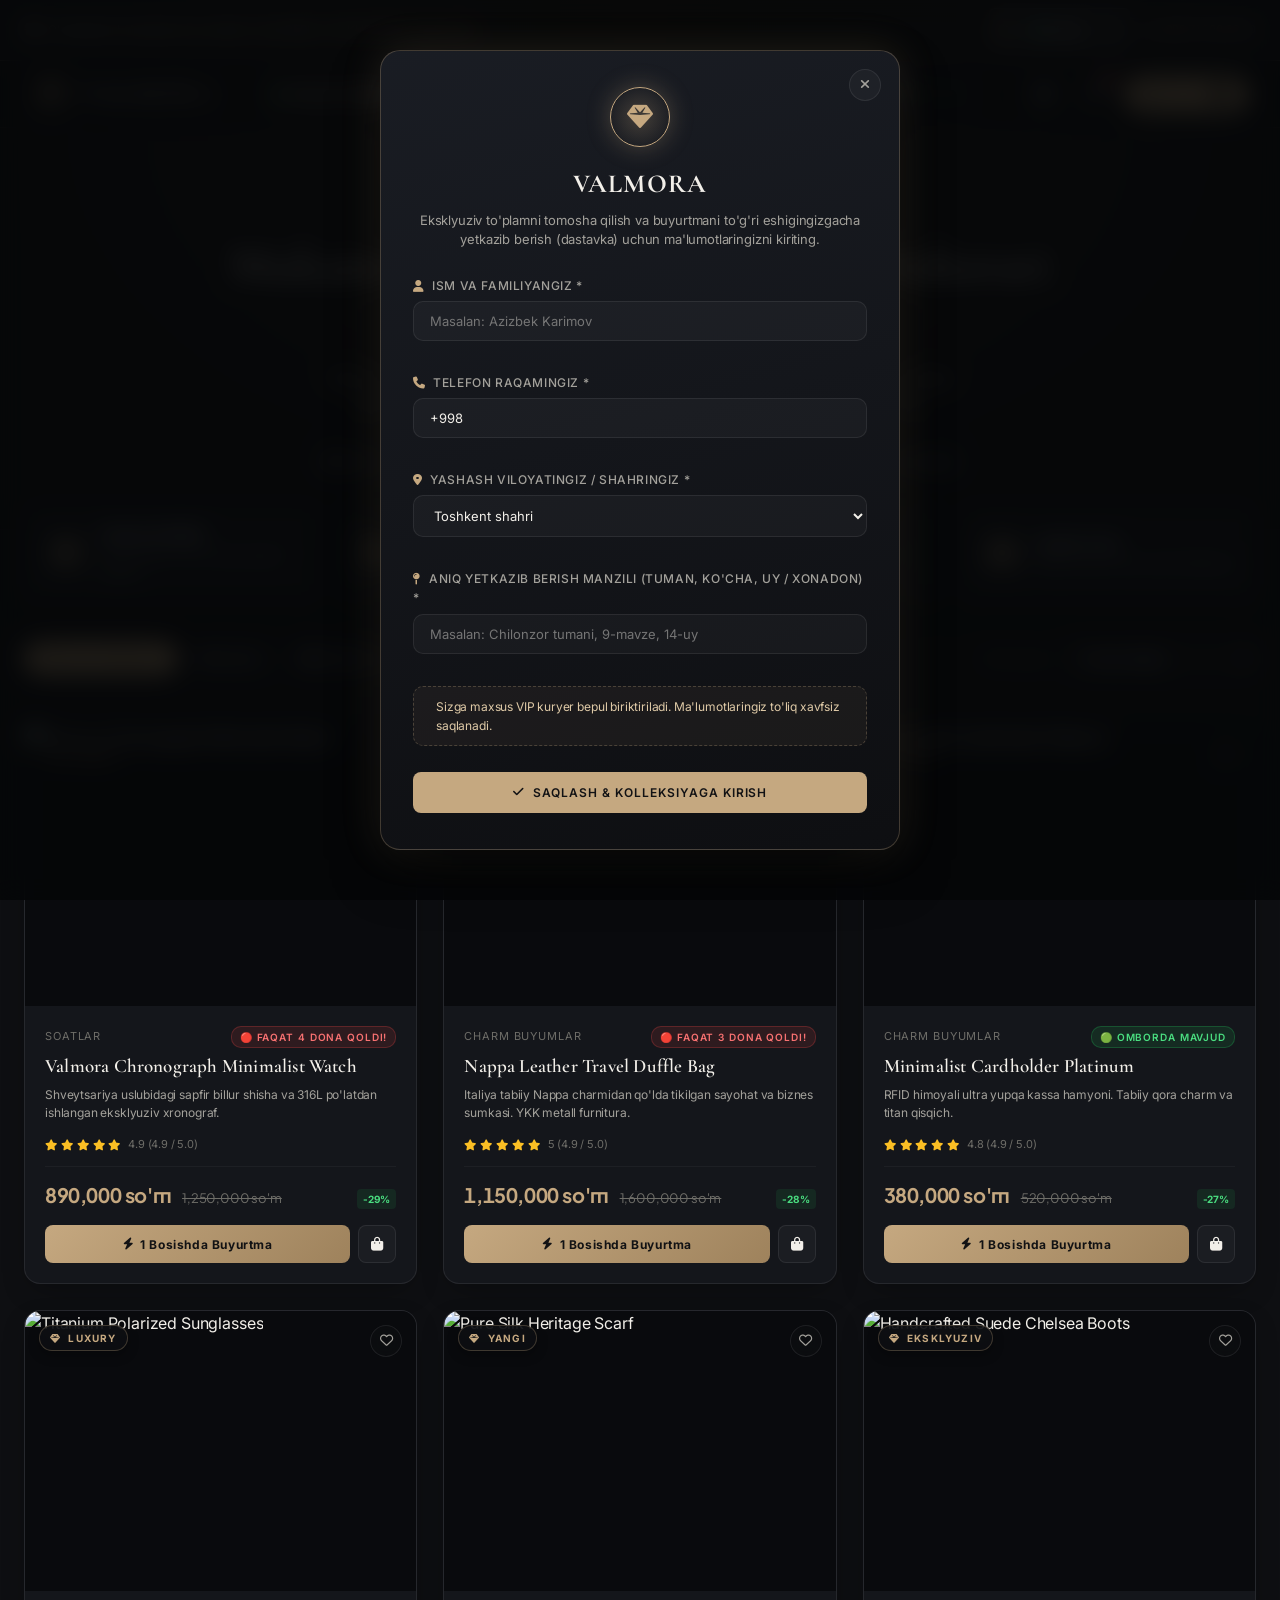
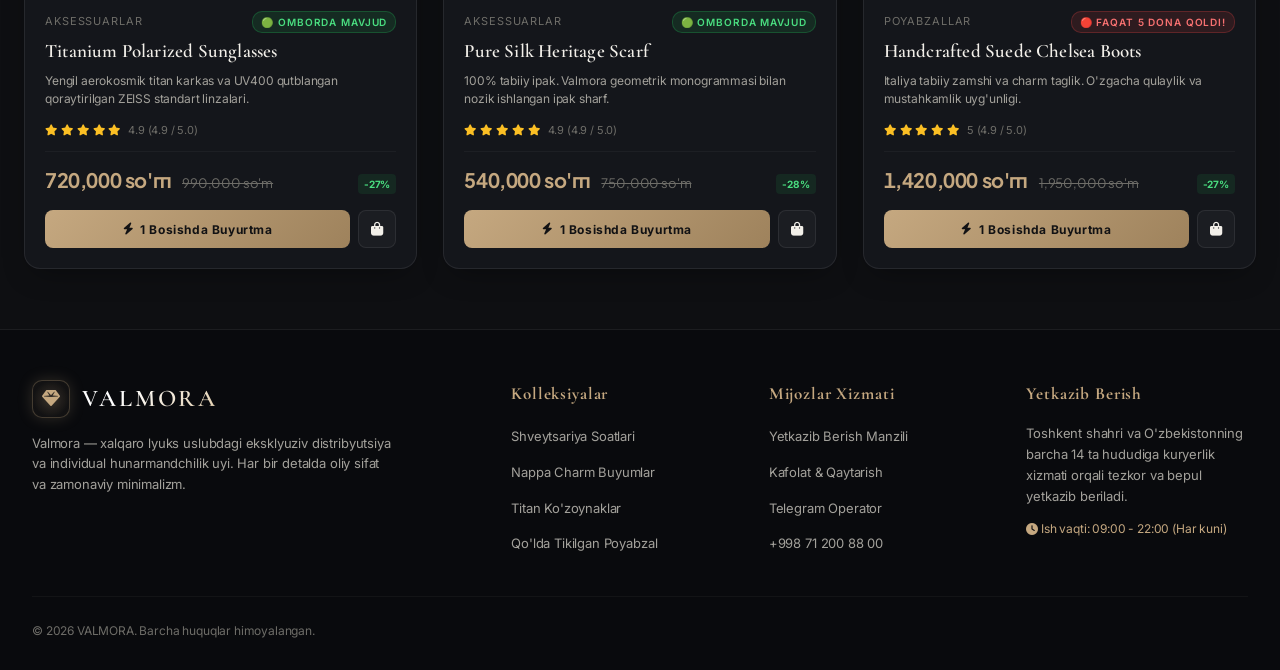
==== commit 7354dcbb: "juda katta ozgarish" ====
--- a/index.html
+++ b/index.html
@@ -4,15 +4,15 @@
 <head>
     <meta charset="UTF-8">
     <meta name="viewport" content="width=device-width, initial-scale=1.0">
-    <title>VALMORA LUXE — Eksklyuziv Do'kon & Atelier</title>
+    <title>VALMORA — Eksklyuziv Do'kon & Atelier</title>
 
     <!-- Meta Description for SEO -->
-    <meta name="description" content="Valmora Luxe — Sapfir shisha soatlar, tabiiy Italiya Nappa charmi va nozik lyuks aksessuarlar. O'zbekiston bo'ylab 24 soatda bepul yetkazib berish.">
-
-    <!-- Google Fonts: Cormorant Garamond & Inter -->
+    <meta name="description" content="VALMORA — Sapfir shisha soatlar, tabiiy Italiya Nappa charmi va nozik aksessuarlar. O'zbekiston bo'ylab 24 soatda bepul yetkazib berish.">
+
+    <!-- Google Fonts: Cormorant Garamond, Inter, Plus Jakarta Sans & Outfit -->
     <link rel="preconnect" href="https://fonts.googleapis.com">
     <link rel="preconnect" href="https://fonts.gstatic.com" crossorigin>
-    <link href="https://fonts.googleapis.com/css2?family=Cormorant+Garamond:ital,wght@0,400;0,500;0,600;0,700;1,400&family=Inter:wght@300;400;500;600;700&display=swap" rel="stylesheet">
+    <link href="https://fonts.googleapis.com/css2?family=Cormorant+Garamond:ital,wght@0,400;0,500;0,600;0,700;1,400&family=Inter:wght@300;400;500;600;700&family=Outfit:wght@500;600;700;800&family=Plus+Jakarta+Sans:wght@500;600;700;800&display=swap" rel="stylesheet">
 
     <!-- Font Awesome Icons -->
     <link rel="stylesheet" href="https://cdnjs.cloudflare.com/ajax/libs/font-awesome/6.6.0/css/all.min.css">
@@ -29,12 +29,20 @@
         <div class="store-topbar">
             <div>
                 <i class="fa-solid fa-truck-fast" style="color: var(--gold); margin-right: 6px;"></i>
-                <span>O'zbekiston bo'ylab barcha xaridlar uchun <strong>BEPUL VIP KURYERLIK</strong> dastavkasi</span>
-            </div>
-            <div style="display: flex; gap: 20px; align-items: center;">
-                <a href="tel:+998712008800"><i class="fa-solid fa-phone" style="font-size: 11px;"></i> +998 71 200 88 00</a>
-                <span>|</span>
-                <a href="https://t.me/valmora_support" target="_blank"><i class="fa-brands fa-telegram"></i> Telegram Qo'llab-quvvatlash</a>
+                <span data-i18n="topbar_delivery">O'zbekiston bo'ylab barcha xaridlar uchun <strong>BEPUL VIP KURYERLIK</strong> dastavkasi</span>
+            </div>
+            <div style="display: flex; gap: 16px; align-items: center;">
+                <!-- 3 Languages Switcher (UZ / RU / EN) -->
+                <div style="display: flex; align-items: center; gap: 6px; background: rgba(255,255,255,0.06); padding: 2px 8px; border-radius: 6px; border: 1px solid rgba(255,255,255,0.1);">
+                    <i class="fa-solid fa-globe" style="font-size: 11px; color: var(--gold);"></i>
+                    <select class="language-select" style="background: transparent; border: none; color: #fff; font-size: 11px; cursor: pointer; outline: none; font-weight: 500;">
+                        <option value="uz" style="background: #14161b; color: #fff;">🇺🇿 O'zbek</option>
+                        <option value="ru" style="background: #14161b; color: #fff;">🇷🇺 Русский</option>
+                        <option value="en" style="background: #14161b; color: #fff;">🇬🇧 English</option>
+                    </select>
+                </div>
+
+                <a href="tel:+998712008800" style="font-size: 11px;"><i class="fa-solid fa-phone" style="font-size: 10px;"></i> +998 71 200 88 00</a>
             </div>
         </div>
 
@@ -51,17 +59,17 @@
             <!-- Delivery Location Chip (Opens Onboarding / Address Editor) -->
             <div class="delivery-chip" onclick="openOnboardingModal()" title="Yetkazib berish manzilini ko'rish yoki o'zgartirish">
                 <span class="pulse-dot"></span>
-                <span>Yetkazish: <strong id="headerDeliveryCity">Toshkent</strong> • <span id="headerCustomerName">Mehmon</span></span>
+                <span><span data-i18n="deliver_to">Yetkazish:</span> <strong id="headerDeliveryCity">Toshkent</strong> • <span id="headerCustomerName">Mehmon</span></span>
                 <i class="fa-solid fa-pen-to-square" style="font-size: 11px; color: var(--gold);"></i>
             </div>
 
             <!-- Live Search Bar -->
             <div class="store-search-box">
                 <i class="fa-solid fa-magnifying-glass"></i>
-                <input type="text" id="storeSearchInput" placeholder="Katalogdan qidirish (soat, sumka, ko'zoynak, sharf...)">
-            </div>
-
-            <!-- Nav Actions (Wishlist, Theme, Cart) -->
+                <input type="text" id="storeSearchInput" data-i18n-ph="search_placeholder" placeholder="Katalogdan qidirish (soat, sumka, ko'zoynak, sharf...)">
+            </div>
+
+            <!-- Nav Actions (Theme, Wishlist, Cart) -->
             <div class="store-nav-actions">
                 <button class="icon-button" id="themeToggleBtn" title="Mavzuni almashtirish (Kunduzgi / Tungi)">
                     <i class="fa-solid fa-sun"></i>
@@ -77,28 +85,29 @@
                     <span id="navCartTotal">0 so'm</span>
                     <span class="cart-live-badge" id="navCartCount">0</span>
                 </button>
+
             </div>
         </nav>
 
         <!-- ================= HERO SHOWCASE ================= -->
         <header class="store-hero">
             <div class="store-hero-eyebrow">
-                <i class="fa-solid fa-crown"></i> Quiet Luxury Atelier
-            </div>
-            <h1>Mukammal Did Va Shveytsariya Mahorati Uyg'unligi</h1>
-            <p>
+                <i class="fa-solid fa-crown"></i> <span data-i18n="hero_eyebrow">Quiet Luxury Atelier</span>
+            </div>
+            <h1 data-i18n="hero_title">Mukammal Did Va Shveytsariya Mahorati Uyg'unligi</h1>
+            <p data-i18n="hero_desc">
                 Valmora shaxsiy ustaxonasida qo'lda ishlangan sapfir billur shisha soatlar, 
                 tabiiy Italiya Nappa charmi va nozik zargarlik buyumlari. Har bir tovar cheklangan adadda.
             </p>
             <div class="store-hero-badges">
                 <span class="store-hero-pill">
-                    <i class="fa-solid fa-shield-halved"></i> 100% Asl Sifat Kafolati
+                    <i class="fa-solid fa-shield-halved"></i> <span data-i18n="pill_guarantee">100% Asl Sifat Kafolati</span>
                 </span>
                 <span class="store-hero-pill">
-                    <i class="fa-solid fa-truck-ramp-box"></i> 24 Soatda Eshikgacha Dastavka
+                    <i class="fa-solid fa-truck-ramp-box"></i> <span data-i18n="pill_delivery">24 Soatda Eshikgacha Dastavka</span>
                 </span>
                 <span class="store-hero-pill">
-                    <i class="fa-solid fa-handshake"></i> Tovarni Ko'rib To'lash Imkoni
+                    <i class="fa-solid fa-handshake"></i> <span data-i18n="pill_inspect">Tovarni Ko'rib To'lash Imkoni</span>
                 </span>
             </div>
         </header>
@@ -110,8 +119,8 @@
                     <i class="fa-solid fa-certificate"></i>
                 </div>
                 <div class="feature-info">
-                    <h4>Shaxsiy Sertifikat</h4>
-                    <p>Har bir buyum uchun seriya raqamli pasport</p>
+                    <h4 data-i18n="feat_cert_title">Shaxsiy Sertifikat</h4>
+                    <p data-i18n="feat_cert_desc">Har bir buyum uchun seriya raqamli pasport</p>
                 </div>
             </div>
 
@@ -120,8 +129,8 @@
                     <i class="fa-solid fa-truck-fast"></i>
                 </div>
                 <div class="feature-info">
-                    <h4>Bepul VIP Dastavka</h4>
-                    <p>Toshkentda 3-5 soat, viloyatlarga 24 soat</p>
+                    <h4 data-i18n="feat_del_title">Bepul VIP Dastavka</h4>
+                    <p data-i18n="feat_del_desc">Toshkentda 3-5 soat, viloyatlarga 24 soat</p>
                 </div>
             </div>
 
@@ -130,8 +139,8 @@
                     <i class="fa-solid fa-box-archive"></i>
                 </div>
                 <div class="feature-info">
-                    <h4>Lyuks Sovg'a Qadoqi</h4>
-                    <p>Maxsus yog'och va baxmal qutida topshiriladi</p>
+                    <h4 data-i18n="feat_pack_title">Lyuks Sovg'a Qadoqi</h4>
+                    <p data-i18n="feat_pack_desc">Maxsus yog'och va baxmal qutida topshiriladi</p>
                 </div>
             </div>
 
@@ -140,8 +149,8 @@
                     <i class="fa-solid fa-credit-card"></i>
                 </div>
                 <div class="feature-info">
-                    <h4>Xavfsiz To'lov</h4>
-                    <p>Naqd, Uzcard, Humo yoki Click/Payme</p>
+                    <h4 data-i18n="feat_pay_title">Xavfsiz To'lov</h4>
+                    <p data-i18n="feat_pay_desc">Naqd, Uzcard, Humo yoki Click/Payme</p>
                 </div>
             </div>
         </section>
@@ -153,29 +162,29 @@
             <div class="store-filter-bar">
                 <div class="category-chips">
                     <button class="cat-chip active" onclick="filterByCategory('all', this)">
-                        <i class="fa-solid fa-border-all"></i> Barcha Kolleksiya
+                        <i class="fa-solid fa-border-all"></i> <span data-i18n="cat_all">Barcha Kolleksiya</span>
                     </button>
                     <button class="cat-chip" onclick="filterByCategory('watches', this)">
-                        <i class="fa-solid fa-stopwatch"></i> Soatlar
+                        <i class="fa-solid fa-stopwatch"></i> <span data-i18n="cat_watches">Soatlar</span>
                     </button>
                     <button class="cat-chip" onclick="filterByCategory('leather', this)">
-                        <i class="fa-solid fa-briefcase"></i> Charm buyumlar
+                        <i class="fa-solid fa-briefcase"></i> <span data-i18n="cat_leather">Charm buyumlar</span>
                     </button>
                     <button class="cat-chip" onclick="filterByCategory('accessories', this)">
-                        <i class="fa-solid fa-glasses"></i> Aksessuarlar
+                        <i class="fa-solid fa-glasses"></i> <span data-i18n="cat_accessories">Aksessuarlar</span>
                     </button>
                     <button class="cat-chip" onclick="filterByCategory('footwear', this)">
-                        <i class="fa-solid fa-shoe-prints"></i> Poyabzallar
+                        <i class="fa-solid fa-shoe-prints"></i> <span data-i18n="cat_footwear">Poyabzallar</span>
                     </button>
                 </div>
 
                 <div style="display: flex; align-items: center; gap: 10px;">
-                    <span style="font-size: 12px; color: var(--text-dim);"><i class="fa-solid fa-arrow-down-wide-short"></i> Saralash:</span>
+                    <span style="font-size: 12px; color: var(--text-dim);"><i class="fa-solid fa-arrow-down-wide-short"></i> <span data-i18n="sort_label">Saralash:</span></span>
                     <select id="storeSortSelect" class="filter-sort-select" onchange="handleSortChange(this.value)">
-                        <option value="featured">Tavsiya etilgan</option>
-                        <option value="price-asc">Narx: Avval arzon</option>
-                        <option value="price-desc">Narx: Avval qimmat</option>
-                        <option value="rating">Mijozlar reytingi bo'yicha</option>
+                        <option value="featured" data-i18n="sort_featured">Tavsiya etilgan</option>
+                        <option value="price-asc" data-i18n="sort_price_asc">Narx: Avval arzon</option>
+                        <option value="price-desc" data-i18n="sort_price_desc">Narx: Avval qimmat</option>
+                        <option value="rating" data-i18n="sort_rating">Mijozlar reytingi bo'yicha</option>
                     </select>
                 </div>
             </div>
@@ -236,14 +245,7 @@
 
             <div class="footer-bottom">
                 <div>
-                    &copy; 2026 VALMORA LUXE. Barcha huquqlar himoyalangan.
-                </div>
-                <div>
-                    <!-- Discrete Admin Portal link for Store Owner -->
-                    <a href="admin.html" class="admin-portal-link" title="Do'kon Boshqaruv Markaziga o'tish">
-                        <i class="fa-solid fa-lock"></i>
-                        <span>Boshqaruv Markazi (Admin)</span>
-                    </a>
+                    &copy; 2026 VALMORA. Barcha huquqlar himoyalangan.
                 </div>
             </div>
         </footer>
@@ -254,7 +256,7 @@
     <div class="cart-overlay" id="storeCartOverlay">
         <div class="cart-drawer">
             <div class="cart-header">
-                <h3><i class="fa-solid fa-bag-shopping" style="color: var(--gold); font-size: 16px;"></i> Xarid Savatchasi</h3>
+                <h3><i class="fa-solid fa-bag-shopping" style="color: var(--gold); font-size: 16px;"></i> <span data-i18n="cart_title">Xarid Savatchasi</span></h3>
                 <button class="btn-close-modal" onclick="closeCartDrawer()">
                     <i class="fa-solid fa-xmark"></i>
                 </button>
@@ -265,20 +267,20 @@
 
             <div class="cart-footer">
                 <div class="cart-promo">
-                    <input type="text" id="cartPromoInput" placeholder="Promokod (masalan: VALMORA)">
-                    <button type="button" onclick="applyPromoCode()">Qo'llash</button>
+                    <input type="text" id="cartPromoInput" data-i18n-ph="promo_placeholder" placeholder="Promokod (masalan: VALMORA)">
+                    <button type="button" onclick="applyPromoCode()" data-i18n="promo_apply">Qo'llash</button>
                 </div>
 
                 <div class="cart-total-row">
-                    <span>Jami to'lov:</span>
+                    <span data-i18n="cart_total_label">Jami to'lov:</span>
                     <strong id="storeCartTotalPrice">0 so'm</strong>
                 </div>
 
                 <div style="font-size: 11px; color: #4ade80; text-align: center; margin-bottom: 12px;">
-                    <i class="fa-solid fa-truck"></i> O'zbekiston bo'ylab yetkazib berish: <strong>BEPUL</strong>
-                </div>
-
-                <button class="btn-checkout" onclick="openCartCheckout()">
+                    <i class="fa-solid fa-truck"></i> <span data-i18n="cart_free_ship">O'zbekiston bo'ylab yetkazib berish: <strong>BEPUL</strong></span>
+                </div>
+
+                <button class="btn-checkout" onclick="openCartCheckout()" data-i18n="checkout_btn">
                     Buyurtmani Rasmiylashtirish
                 </button>
             </div>
@@ -296,7 +298,7 @@
                 <div class="onboarding-icon">
                     <i class="fa-solid fa-gem"></i>
                 </div>
-                <h2>VALMORA PRIVÉ</h2>
+                <h2>VALMORA</h2>
                 <p>Eksklyuziv to'plamni tomosha qilish va buyurtmani to'g'ri eshigingizgacha yetkazib berish (dastavka) uchun ma'lumotlaringizni kiriting.</p>
             </div>
 
@@ -389,14 +391,10 @@
                 <!-- Payment Method Selector -->
                 <div class="form-group">
                     <label style="font-size: 12px; color: var(--text-muted); display: block; margin-bottom: 8px;">To'lov turi:</label>
-                    <div style="display: grid; grid-template-columns: 1fr 1fr; gap: 10px;">
+                    <div style="display: grid; grid-template-columns: 1fr; gap: 10px;">
                         <label style="display: flex; align-items: center; gap: 8px; background: rgba(197, 168, 128, 0.08); border: 1px solid var(--gold-border); border-radius: 8px; padding: 10px; cursor: pointer; font-size: 12px;">
                             <input type="radio" name="coPayment" value="Eshik oldida (Naqd / Karta)" checked>
                             <span><strong>Eshik oldida</strong><br><small style="color: var(--text-dim);">Tovarni olib to'lash</small></span>
-                        </label>
-                        <label style="display: flex; align-items: center; gap: 8px; background: var(--bg-subtle); border: 1px solid var(--border-color); border-radius: 8px; padding: 10px; cursor: pointer; font-size: 12px;">
-                            <input type="radio" name="coPayment" value="Click / Payme (Karta)">
-                            <span><strong>Click / Payme</strong><br><small style="color: var(--text-dim);">Onlayn to'lov</small></span>
                         </label>
                     </div>
                 </div>
@@ -424,7 +422,7 @@
                 Buyurtmangiz Qabul Qilindi!
             </h2>
             <p style="font-size: 13px; color: var(--text-muted); margin-bottom: 20px;">
-                Tafsilotlar do'kon boshqaruviga va <strong>Telegram xabarnomasi</strong> orqali ma'muriyatga yuborildi.
+                Buyurtmangiz saqlandi. Buyurtmani tasdiqlash uchun siz bilan telefon orqali bog'lanamiz.
             </p>
 
             <!-- Tracking Stepper -->
@@ -471,7 +469,7 @@
                 </div>
                 <div style="display: flex; justify-content: space-between; padding-top: 8px; font-size: 15px; font-weight: 700;">
                     <span>Jami summa:</span>
-                    <strong id="rcptTotal" style="color: var(--gold); font-family: var(--font-serif); font-size: 18px;">0 so'm</strong>
+                    <strong id="rcptTotal" style="color: var(--gold); font-family: var(--font-price); font-size: 18px; font-weight: 700;">0 so'm</strong>
                 </div>
             </div>
 
@@ -489,6 +487,11 @@
     <!-- Gold Confetti Canvas -->
     <canvas id="confettiCanvas" style="position: fixed; top: 0; left: 0; width: 100vw; height: 100vh; pointer-events: none; z-index: 9999;"></canvas>
 
+    <!-- Multi-Language Engine Script -->
+    <script src="translations.js"></script>
+
+    <script src="api-config.js"></script>
+
     <!-- Store Controller Script -->
     <script src="store.js"></script>
 
--- a/style.css
+++ b/style.css
@@ -3,7 +3,7 @@
    Timeless Elegance | Natural Tones | Refined Typography | Quiet Luxury
    ========================================================================== */
 
-@import url('https://fonts.googleapis.com/css2?family=Cormorant+Garamond:ital,wght@0,400;0,500;0,600;0,700;1,400&family=Inter:wght@300;400;500;600;700&display=swap');
+@import url('https://fonts.googleapis.com/css2?family=Cormorant+Garamond:ital,wght@0,400;0,500;0,600;0,700;1,400&family=Inter:wght@300;400;500;600;700&family=Outfit:wght@500;600;700;800&family=Plus+Jakarta+Sans:wght@500;600;700;800&display=swap');
 
 :root {
     /* Natural Luxury Palette - Warm Stone, Champagne Brass & Caviar */
@@ -46,9 +46,21 @@
     /* Fonts */
     --font-serif: 'Cormorant Garamond', Georgia, serif;
     --font-sans: 'Inter', -apple-system, BlinkMacSystemFont, sans-serif;
+    --font-price: 'Plus Jakarta Sans', 'Outfit', -apple-system, BlinkMacSystemFont, sans-serif;
 
     /* Smooth Transitions */
     --ease-luxury: all 0.4s cubic-bezier(0.25, 1, 0.5, 1);
+}
+
+/* Modern Tabular Luxury Price Typography */
+.card-current-price, .price, .checkout-price, #qvPrice, .dropship-metrics strong, 
+.stat-card h2, .order-total, .cart-total-row strong, #dashTotalRevenue, #dashTotalProfit,
+.product-price, .live-price, #navCartTotal, #rcptTotal, .product-card-price, .checkout-total-price {
+    font-family: var(--font-price) !important;
+    font-weight: 700 !important;
+    letter-spacing: -0.02em !important;
+    font-feature-settings: "tnum" 1, "cv01" 1, "ss01" 1 !important;
+    font-variant-numeric: tabular-nums !important;
 }
 
 /* Light Luxury Theme (Alabaster & Cashmere) */
@@ -1026,15 +1038,17 @@
 }
 
 .main-price {
-    font-family: var(--font-serif);
-    font-size: 21px;
-    font-weight: 600;
-    color: var(--text-main);
-    letter-spacing: 0.02em;
+    font-family: var(--font-price) !important;
+    font-size: 20px;
+    font-weight: 700;
+    color: var(--gold);
+    letter-spacing: -0.02em;
+    font-feature-settings: "tnum" 1;
 }
 
 .original-price {
-    font-size: 12px;
+    font-family: var(--font-price);
+    font-size: 13px;
     color: var(--text-dim);
     text-decoration: line-through;
 }
@@ -2024,7 +2038,7 @@
 }
 
 /* ==========================================================================
-   VALMORA ENTERPRISE COMMERCE OS — ULTRA-LUXURY FLAGSHIP STYLES ($1,000+ TIER)
+   VALMORA — COMMERCE DASHBOARD STYLES
    ========================================================================== */
 
 /* Valmora Cloud Live Status Badge */
@@ -2274,7 +2288,7 @@
 }
 
 /* ==========================================================================
-   VALMORA LUXE — CUSTOMER STOREFRONT & 3D EXPERIENCES
+   VALMORA — CUSTOMER STOREFRONT & 3D EXPERIENCES
    ========================================================================== */
 
 .store-wrapper {
@@ -2902,13 +2916,16 @@
 }
 
 .card-current-price {
-    font-family: var(--font-serif);
-    font-size: 21px;
+    font-family: var(--font-price) !important;
+    font-size: 20px;
     font-weight: 700;
     color: var(--gold);
+    letter-spacing: -0.02em;
+    font-feature-settings: "tnum" 1;
 }
 
 .card-old-price {
+    font-family: var(--font-price);
     font-size: 13px;
     color: var(--text-dim);
     text-decoration: line-through;
@@ -3285,24 +3302,6 @@
     gap: 14px;
 }
 
-.admin-portal-link {
-    color: var(--text-dim);
-    text-decoration: none;
-    display: inline-flex;
-    align-items: center;
-    gap: 6px;
-    padding: 4px 10px;
-    border-radius: 6px;
-    border: 1px solid transparent;
-    transition: var(--ease-luxury);
-}
-
-.admin-portal-link:hover {
-    color: var(--gold);
-    border-color: var(--gold-border);
-    background: var(--bg-subtle);
-}
-
 /* Responsive adjustments */
 @media (max-width: 992px) {
     .features-strip {
@@ -3314,22 +3313,301 @@
 }
 
 @media (max-width: 640px) {
+    .store-topbar {
+        padding: 8px 14px;
+        gap: 8px;
+        font-size: 10px;
+        line-height: 1.4;
+    }
+    .store-topbar > div:first-child {
+        flex: 1;
+    }
+    .store-topbar > div:last-child {
+        gap: 8px !important;
+        flex-shrink: 0;
+    }
+    .store-topbar > div:last-child > a,
+    .store-topbar > div:last-child > span {
+        display: none;
+    }
     .store-nav {
-        padding: 12px 16px;
+        padding: 10px 14px;
+        gap: 10px;
+        flex-wrap: wrap;
+    }
+    .store-brand {
+        gap: 8px;
+    }
+    .store-brand .brand-logo-icon {
+        width: 34px;
+        height: 34px;
+        font-size: 16px;
+    }
+    .store-brand .brand-name {
+        font-size: 20px;
+    }
+    .delivery-chip {
+        order: 3;
+        flex: 1 1 100%;
+        justify-content: center;
+        padding: 7px 10px;
+        font-size: 11px;
     }
     .store-search-box {
+        display: block;
+        order: 4;
+        flex: 1 1 100%;
+        max-width: none;
+    }
+    .store-search-box input {
+        min-height: 42px;
+    }
+    .store-nav-actions {
+        gap: 6px;
+    }
+    .store-nav-actions .icon-button {
+        width: 36px;
+        height: 36px;
+    }
+    .cart-live-btn {
+        padding: 9px 12px;
+        gap: 6px;
+        font-size: 12px;
+    }
+    .store-hero {
+        padding: 38px 18px 32px;
+    }
+    .store-hero-eyebrow {
+        margin-bottom: 14px;
+        font-size: 9px;
+        letter-spacing: 0.14em;
+    }
+    .store-hero h1 {
+        font-size: clamp(29px, 8vw, 36px);
+        line-height: 1.12;
+        margin-bottom: 12px;
+    }
+    .store-hero p {
+        font-size: 13px;
+        margin-bottom: 18px;
+    }
+    .store-hero-badges {
+        gap: 8px;
+    }
+    .store-hero-pill {
+        font-size: 10px;
+        padding: 6px 10px;
+    }
+    .features-strip {
+        grid-template-columns: repeat(2, minmax(0, 1fr));
+        gap: 10px;
+        margin: -16px auto 28px;
+        padding: 0 14px;
+    }
+    .feature-box {
+        gap: 9px;
+        padding: 12px 10px;
+        border-radius: 10px;
+    }
+    .feature-icon-wrap {
+        width: 34px;
+        height: 34px;
+        font-size: 15px;
+    }
+    .feature-info h4 {
+        font-size: 11px;
+    }
+    .feature-info p {
+        font-size: 10px;
+        line-height: 1.4;
+    }
+    .store-main-container {
+        padding: 0 14px 36px;
+    }
+    .store-filter-bar {
+        align-items: stretch;
+        gap: 12px;
+        margin-bottom: 20px;
+        padding-bottom: 14px;
+    }
+    .category-chips {
+        flex-wrap: nowrap;
+        overflow-x: auto;
+        padding-bottom: 4px;
+        scrollbar-width: none;
+        -webkit-overflow-scrolling: touch;
+    }
+    .category-chips::-webkit-scrollbar {
         display: none;
     }
-    .store-hero h1 {
-        font-size: 32px;
-    }
-    .features-strip {
-        grid-template-columns: 1fr;
+    .cat-chip {
+        flex: 0 0 auto;
+        padding: 8px 12px;
+        min-height: 38px;
+    }
+    .store-filter-bar > div:last-child {
+        justify-content: space-between;
+    }
+    .filter-sort-select {
+        flex: 1;
+        min-height: 40px;
     }
     .store-footer-grid {
         grid-template-columns: 1fr;
+        gap: 26px;
+        margin-bottom: 28px;
+    }
+    .store-footer {
+        padding: 34px 18px 22px;
+    }
+    .footer-bottom {
+        font-size: 11px;
+    }
+    .products-3d-grid {
+        grid-template-columns: repeat(2, minmax(0, 1fr));
+        gap: 12px;
+    }
+    .card-image-wrap {
+        height: clamp(145px, 44vw, 190px);
+    }
+    .card-floating-badge {
+        top: 9px;
+        left: 8px;
+        font-size: 8px;
+        padding: 4px 7px;
+    }
+    .card-fav-btn {
+        top: 8px;
+        right: 8px;
+        width: 30px;
+        height: 30px;
+    }
+    .card-quick-view-btn {
+        opacity: 1;
+        transform: translateX(-50%);
+        bottom: 8px;
+        padding: 6px 10px;
+        font-size: 9px;
+    }
+    .card-content {
+        padding: 12px 10px;
+    }
+    .card-category-row {
+        gap: 4px;
+        font-size: 9px;
+    }
+    .card-stock-pill {
+        font-size: 8px;
+        padding: 2px 5px;
+    }
+    .card-title {
+        font-size: 15px;
+        line-height: 1.25;
+    }
+    .card-desc {
+        font-size: 10px;
+        margin-bottom: 10px;
+    }
+    .card-rating {
+        font-size: 9px;
+        gap: 2px;
+        margin-bottom: 8px;
+    }
+    .card-price-row {
+        gap: 4px;
+        margin-bottom: 10px;
+    }
+    .card-current-price {
+        font-size: 14px;
+    }
+    .card-old-price {
+        display: block;
+        margin-left: 0;
+        font-size: 10px;
+    }
+    .card-discount-tag {
+        font-size: 9px;
+        padding: 2px 4px;
+    }
+    .card-actions-grid {
+        gap: 5px;
+    }
+    .btn-order-instant {
+        min-height: 40px;
+        padding: 7px 5px;
+        font-size: 9px;
+        letter-spacing: 0;
+    }
+    .btn-add-cart-icon {
+        width: 40px;
+        height: 40px;
+    }
+}
+
+@media (max-width: 380px) {
+    .store-topbar > div:first-child {
+        font-size: 9px;
+    }
+    .store-nav {
+        padding-right: 10px;
+        padding-left: 10px;
+    }
+    .store-brand .brand-name {
+        font-size: 18px;
+    }
+    .store-nav-actions {
+        gap: 4px;
+    }
+    .store-nav-actions .icon-button {
+        width: 34px;
+        height: 34px;
+    }
+    .store-nav-actions .icon-button:nth-child(2) {
+        display: none;
+    }
+    .cart-live-btn {
+        padding: 8px 9px;
+        font-size: 11px;
+    }
+    .features-strip {
+        padding: 0 10px;
+        gap: 8px;
+    }
+    .feature-box {
+        padding: 10px 8px;
+    }
+    .feature-icon-wrap {
+        width: 30px;
+        height: 30px;
+        font-size: 13px;
+    }
+    .store-main-container {
+        padding-right: 10px;
+        padding-left: 10px;
     }
     .products-3d-grid {
         grid-template-columns: 1fr;
+        gap: 16px;
+    }
+    .card-image-wrap {
+        height: 220px;
+    }
+    .card-content {
+        padding: 16px;
+    }
+    .card-title {
+        font-size: 18px;
+    }
+    .card-current-price {
+        font-size: 19px;
+    }
+    .card-old-price {
+        display: inline;
+        margin-left: 6px;
+        font-size: 12px;
+    }
+    .btn-order-instant {
+        font-size: 11px;
+        letter-spacing: 0.02em;
     }
 }
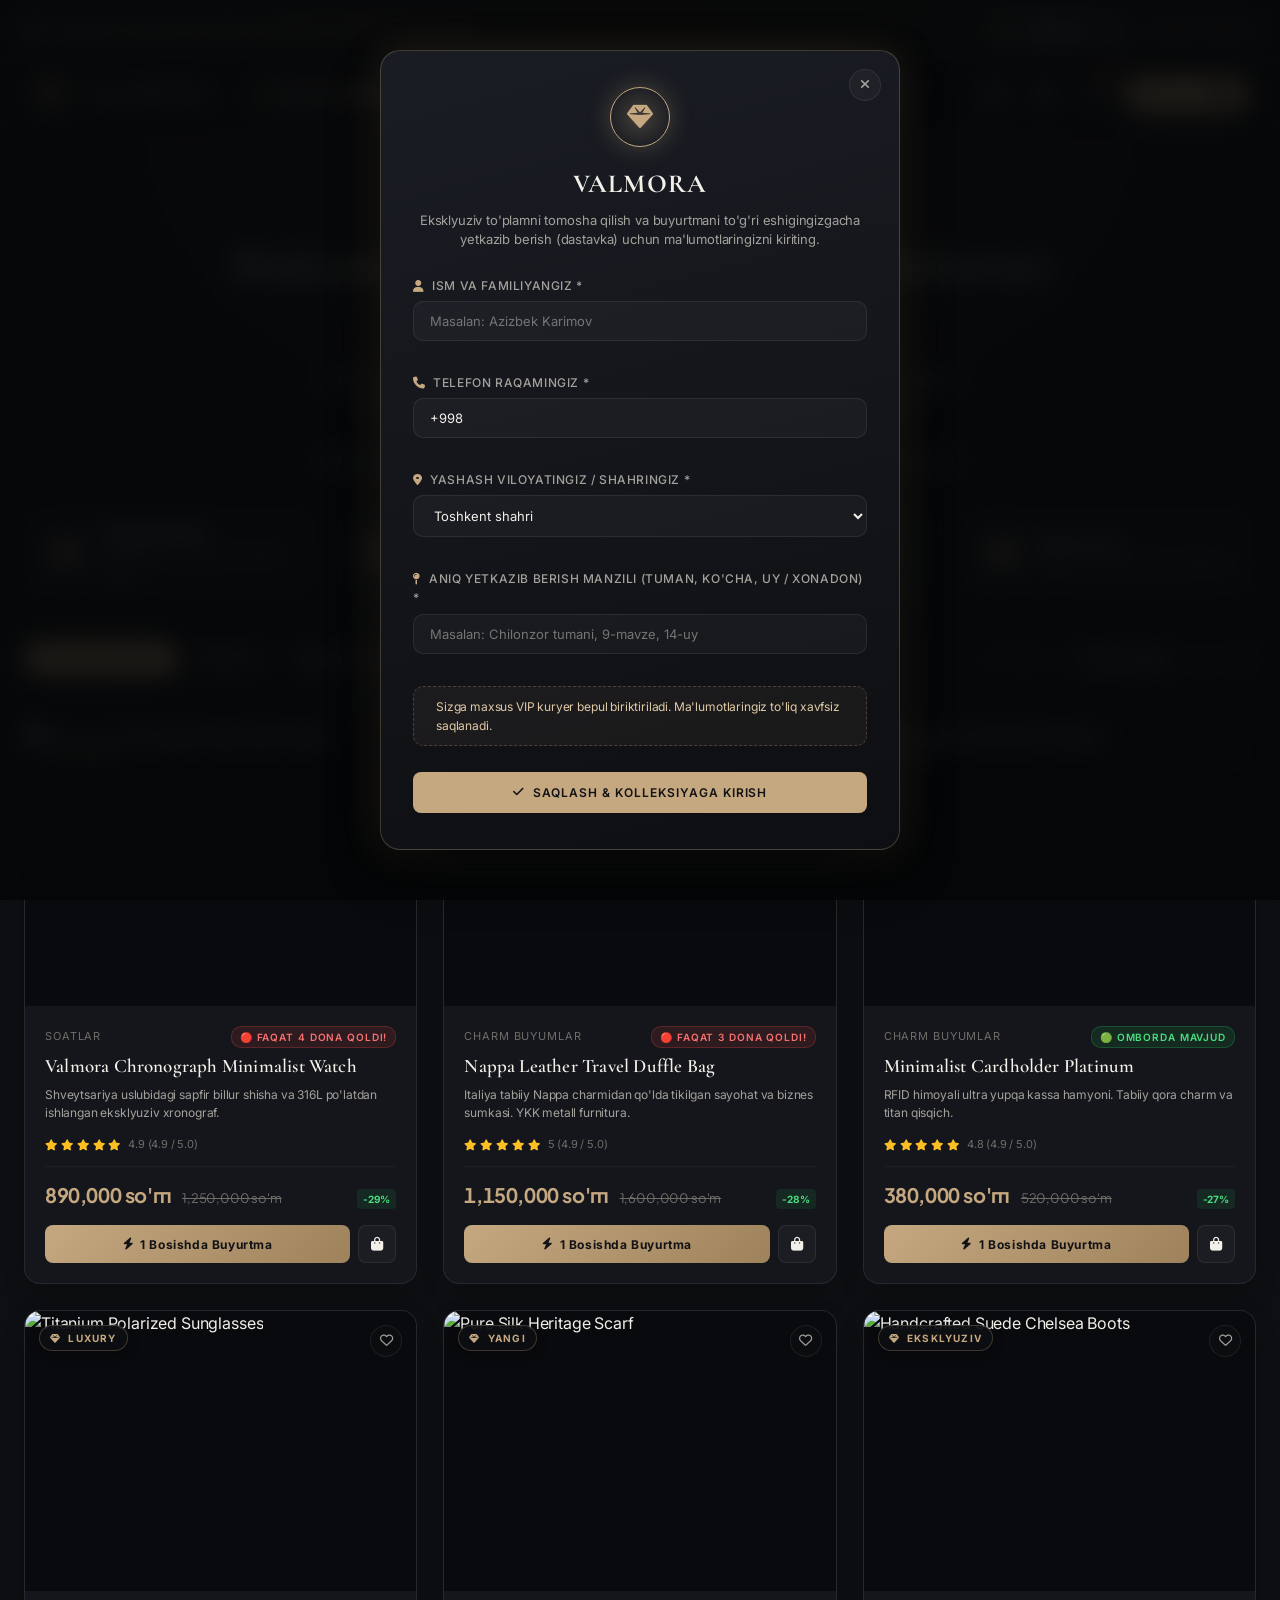
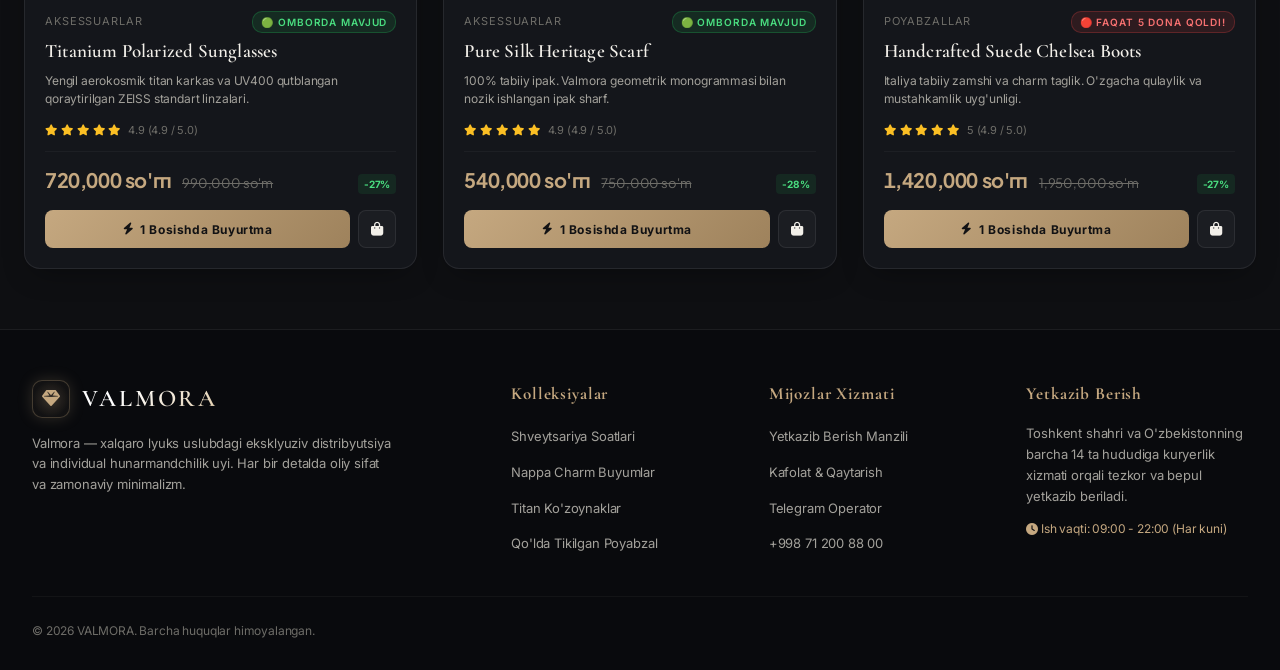
==== commit ffc50fb5: "buyurtmalar" ====
--- a/index.html
+++ b/index.html
@@ -71,6 +71,10 @@
 
             <!-- Nav Actions (Theme, Wishlist, Cart) -->
             <div class="store-nav-actions">
+                <a class="icon-button" id="ownerAdminLink" href="admin.html" aria-label="Timur — admin paneli" title="Timur — admin paneli" hidden>
+                    <i class="fa-solid fa-user-shield"></i>
+                </a>
+
                 <button class="icon-button" id="themeToggleBtn" title="Mavzuni almashtirish (Kunduzgi / Tungi)">
                     <i class="fa-solid fa-sun"></i>
                 </button>
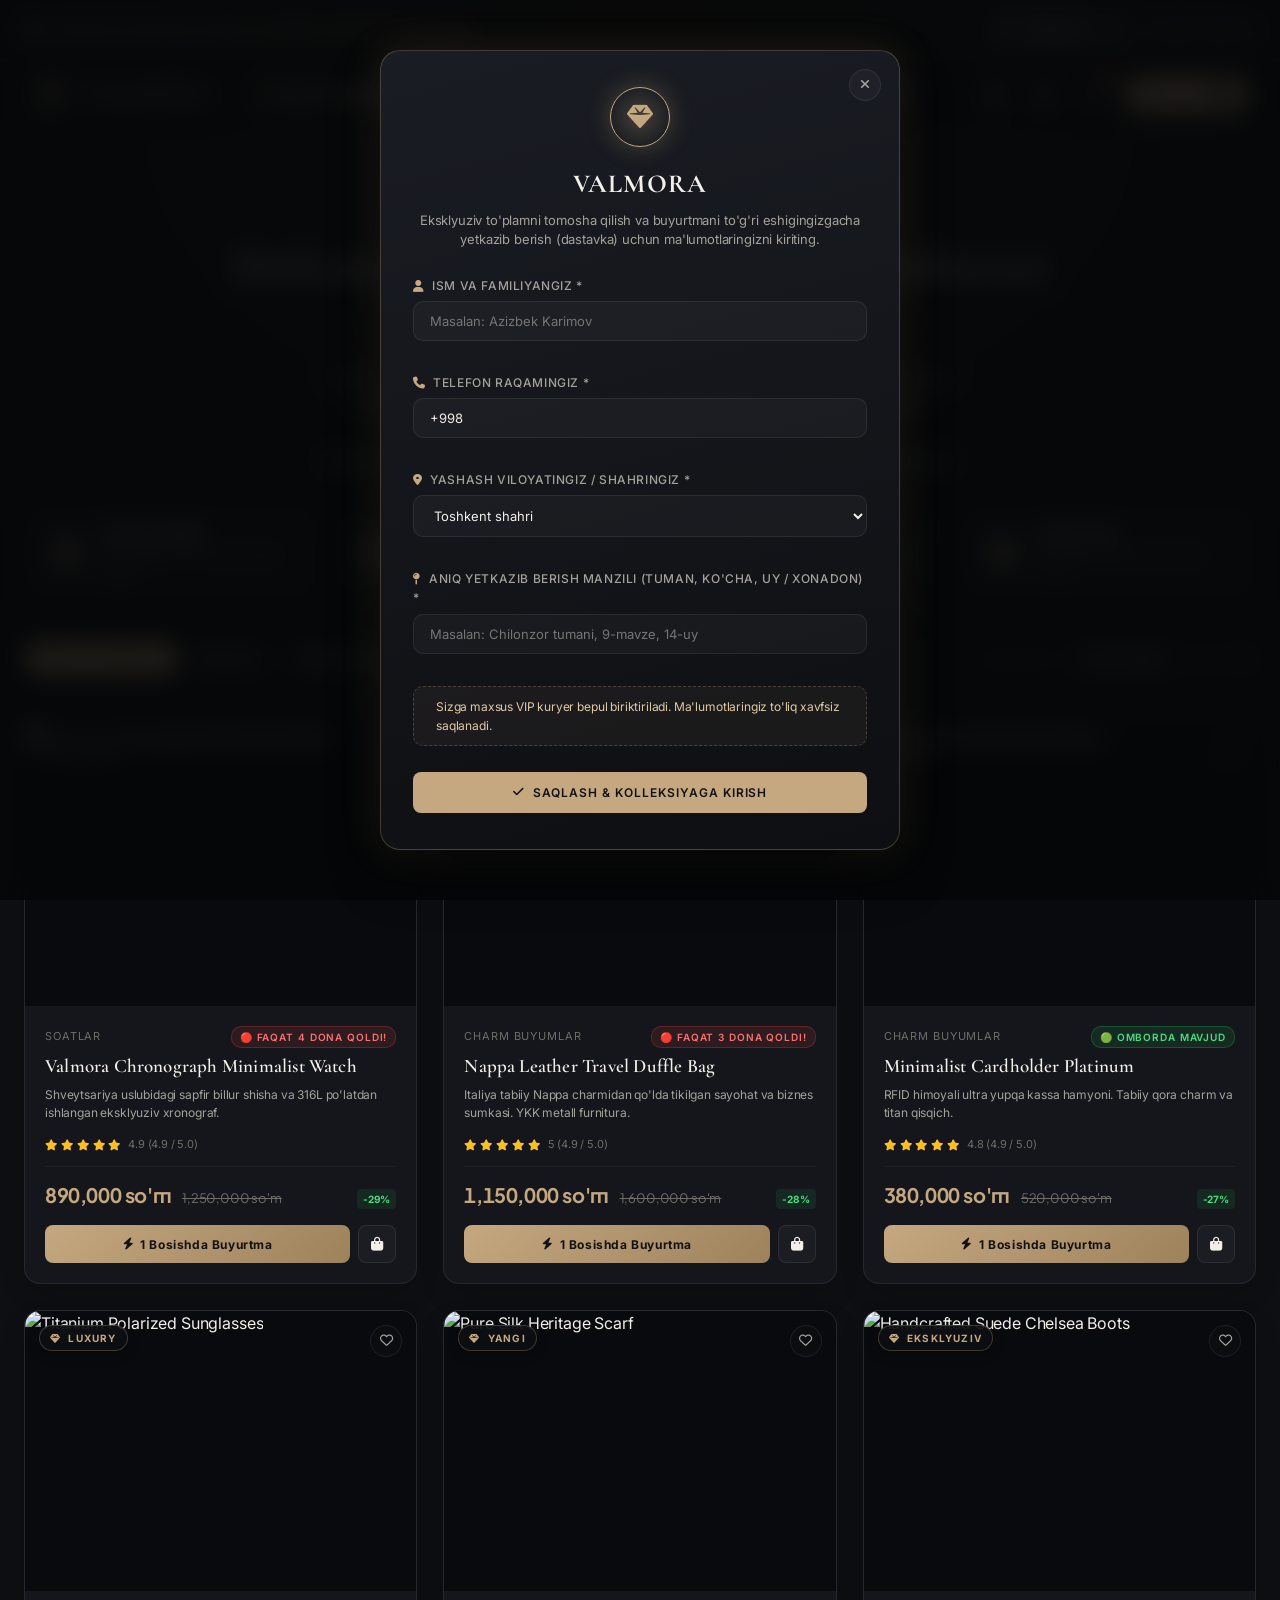
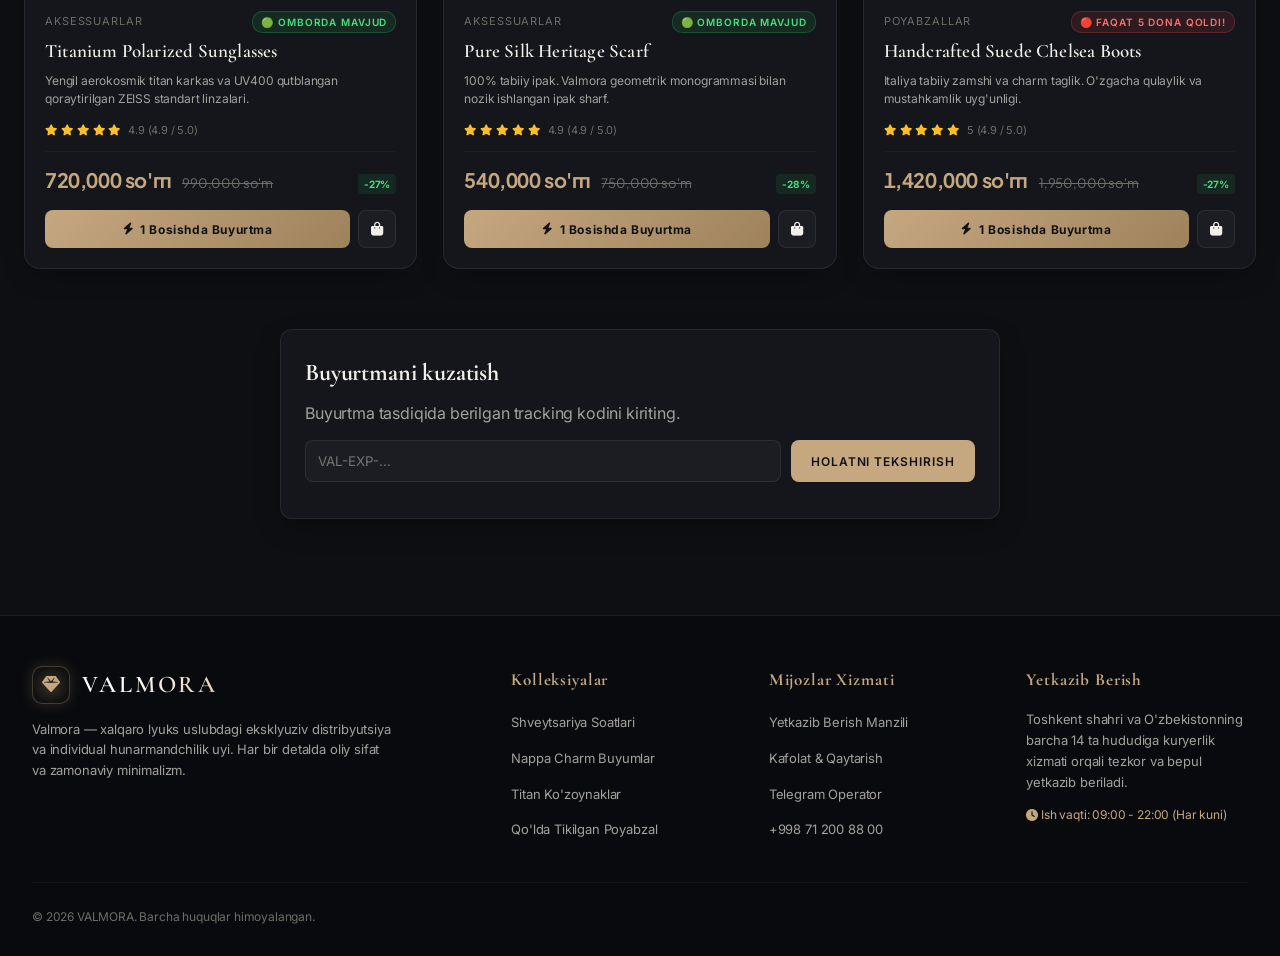
==== commit 4d4ce627: "new" ====
--- a/index.html
+++ b/index.html
@@ -154,7 +154,7 @@
                 </div>
                 <div class="feature-info">
                     <h4 data-i18n="feat_pay_title">Xavfsiz To'lov</h4>
-                    <p data-i18n="feat_pay_desc">Naqd, Uzcard, Humo yoki Click/Payme</p>
+                    <p data-i18n="feat_pay_desc">Eshik oldida naqd yoki karta bilan to'lash</p>
                 </div>
             </div>
         </section>
@@ -200,6 +200,18 @@
 
         </main>
 
+        <section class="store-main-container" aria-labelledby="trackingLookupTitle">
+            <div class="panel" style="max-width: 720px; margin: 0 auto 36px; padding: 24px;">
+                <h2 id="trackingLookupTitle" style="font-family: var(--font-serif); margin-bottom: 8px;">Buyurtmani kuzatish</h2>
+                <p style="color: var(--text-muted); margin-bottom: 14px;">Buyurtma tasdiqida berilgan tracking kodini kiriting.</p>
+                <form id="trackingLookupForm" style="display: flex; gap: 10px; flex-wrap: wrap;">
+                    <input id="trackingLookupCode" type="text" required maxlength="40" pattern="VAL-EXP-[A-Fa-f0-9]{6,32}" placeholder="VAL-EXP-..." aria-label="Tracking kodi" style="flex: 1 1 240px; min-height: 42px; padding: 10px 12px; border: 1px solid var(--border-color); border-radius: 8px; background: var(--bg-subtle); color: var(--text-main);">
+                    <button class="btn-gradient" type="submit">Holatni tekshirish</button>
+                </form>
+                <p id="trackingLookupResult" role="status" aria-live="polite" style="margin-top: 12px;"></p>
+            </div>
+        </section>
+
         <!-- ================= STORE FOOTER ================= -->
         <footer class="store-footer">
             <div class="store-footer-grid">
@@ -448,6 +460,12 @@
                     <span class="step-label">Yetkazildi</span>
                 </div>
             </div>
+            <div style="margin: 0 0 16px; padding: 10px 14px; border: 1px solid var(--border-color); border-radius: 8px; text-align: left;">
+                <strong>Buyurtma holati: </strong><span id="orderTrackingStatus">Tekshirilmoqda...</span>
+                <button type="button" class="btn-glass" style="margin-left: 8px; padding: 5px 10px;" onclick="refreshOrderTracking(document.getElementById('rcptTrackingCode').textContent)">
+                    Holatni yangilash
+                </button>
+            </div>
 
             <!-- Receipt Details Box -->
             <div style="background: rgba(255, 255, 255, 0.02); border: 1px solid var(--border-color); border-radius: 12px; padding: 18px; text-align: left; font-size: 13px; margin-bottom: 20px; line-height: 1.8;">
